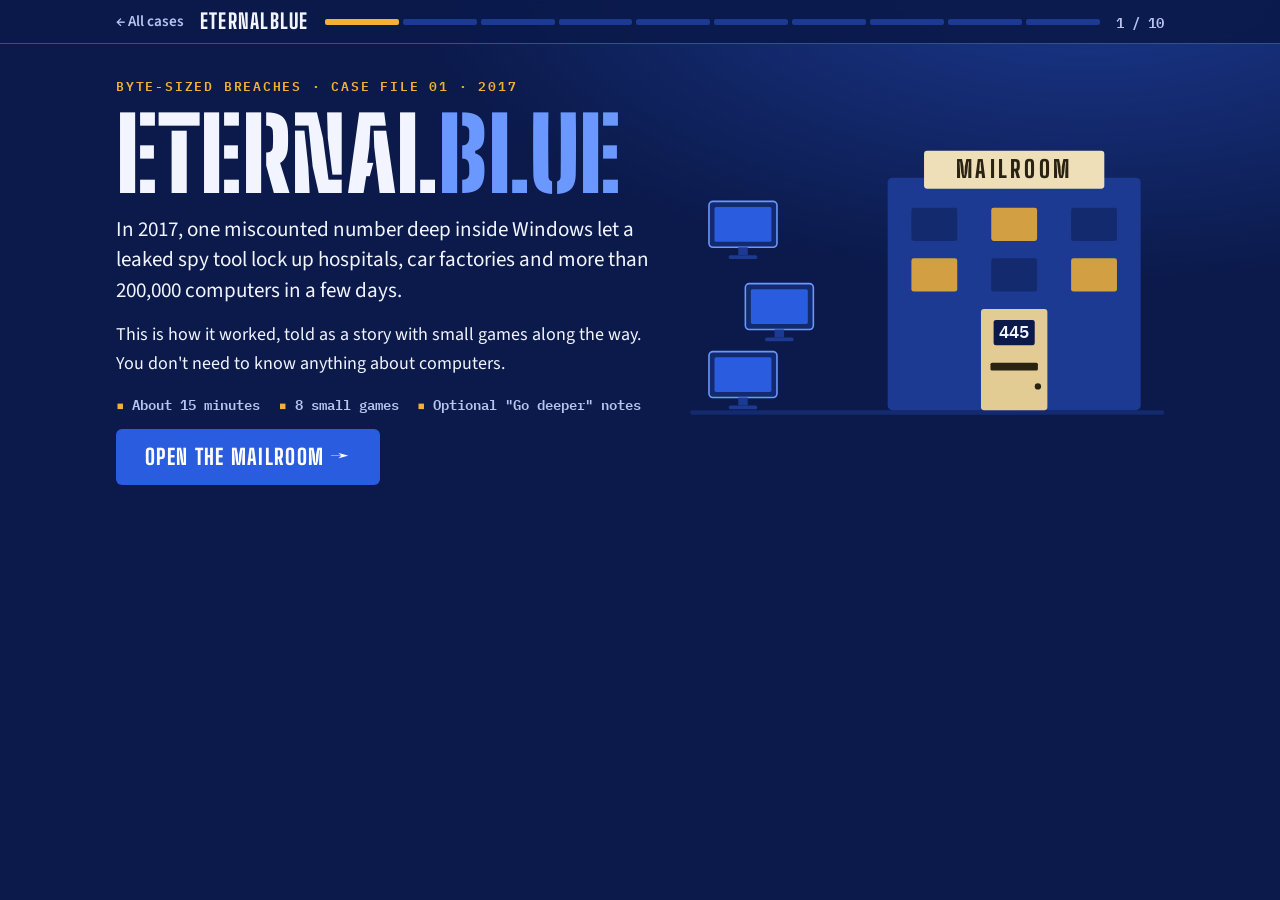
==== eternalblue.html @ 39f5377d "Add Byte-Sized Breaches hub and EternalBlue case Static site that explains cyber incidents through s" ====
<!doctype html>
<html lang="en">
<head>
<meta charset="utf-8">
<meta name="viewport" content="width=device-width, initial-scale=1, viewport-fit=cover">
<title>EternalBlue</title>
<meta name="claude:viewport-fit-sides" content="cover">
<meta name="description" content="A playable explainer of the EternalBlue Windows vulnerability, WannaCry and NotPetya, for people with or without a tech background.">
<link rel="preconnect" href="https://fonts.googleapis.com">
<link rel="preconnect" href="https://fonts.gstatic.com" crossorigin>
<link rel="stylesheet" href="https://fonts.googleapis.com/css2?family=Big+Shoulders+Stencil+Display:wght@700;900&family=Big+Shoulders+Display:wght@600;800&family=Source+Sans+3:ital,wght@0,400;0,600;0,700;1,400&family=IBM+Plex+Mono:wght@400;600&display=swap">
<style>
/* Layout: one chapter on stage at a time. Narration sits on the night-blue mailroom wall; every game sits on a manila case board with a folder tab. */
:root{
  --night:#0b1a4b; --night-2:#132a6f; --night-3:#1c3a92; --rule:#2d4cab;
  --ink:#f2f5ff; --ink-dim:#b8c4f0;
  --manila:#eedfb9; --manila-2:#e2cc94; --manila-3:#cfb36f; --label:#fbf6e8;
  --paper-ink:#2a2312; --paper-dim:#6a5b37;
  --blue:#2a5ce0; --blue-hi:#6b98ff; --on-blue:#ffffff;
  --stamp:#cf3527; --stamp-ink:#a3271c; --stamp-hi:#ff7466;
  --patch:#1f9a5f; --patch-ink:#15703f; --amber:#f2b134;
  --bsod:#0a2a9e; --skin:#f0c49b; --shadow:rgba(2,8,30,.55);
  --font-stencil:"Big Shoulders Stencil Display","Arial Narrow",Impact,sans-serif;
  --font-head:"Big Shoulders Display","Arial Narrow",Impact,sans-serif;
  --font-body:"Source Sans 3","Segoe UI",system-ui,sans-serif;
  --font-mono:"IBM Plex Mono",ui-monospace,Menlo,Consolas,monospace;
  color-scheme:dark;
  padding-top:env(safe-area-inset-top,0px);
  padding-bottom:env(safe-area-inset-bottom,0px);
}
*{box-sizing:border-box}
html{background:var(--night)}
body{margin:0;color:var(--ink);font:400 1.125rem/1.6 var(--font-body);
  background:radial-gradient(1100px 520px at 85% -8%,var(--night-3) 0%,transparent 62%),var(--night);
  -webkit-text-size-adjust:100%}
[hidden]{display:none!important}
img,svg{max-width:100%}
a{color:var(--blue-hi)}
b,strong{font-weight:700}
q{quotes:"\201C" "\201D"}
.mono{font-family:var(--font-mono)}

/* ---------- top bar ---------- */
body::before{content:"";position:fixed;inset:0 0 auto;height:env(safe-area-inset-top,0px);z-index:10;background:var(--night)}
.topbar{position:sticky;top:env(safe-area-inset-top,0px);z-index:5;background:color-mix(in srgb,var(--night) 94%,transparent);backdrop-filter:blur(6px);border-bottom:1px solid var(--rule)}
.topbar-in{max-width:1080px;margin:0 auto;padding-block:8px;padding-left:max(16px,env(safe-area-inset-left,0px));padding-right:max(16px,env(safe-area-inset-right,0px));display:flex;align-items:center;gap:6px 16px;flex-wrap:wrap}
.home{color:var(--ink-dim);text-decoration:none;font:600 .95rem/1 var(--font-body);padding:6px 0}
.home:hover{color:var(--ink)}
.case{font:800 1.3rem/1 var(--font-head);letter-spacing:.06em;text-transform:uppercase}
.progress{flex:1;min-width:0}
.progress ol{list-style:none;display:flex;gap:4px;margin:0;padding:0}
.progress li{flex:1;min-width:0}
.pip{appearance:none;display:block;width:100%;height:26px;border:0;background:transparent;cursor:pointer;padding:0;position:relative}
.pip::after{content:"";position:absolute;left:0;right:0;top:10px;height:6px;border-radius:2px;background:var(--night-3);transition:background .25s}
.pip.done::after{background:var(--blue-hi)}
.pip.on::after{background:var(--amber)}
.pip:hover::after{background:var(--ink-dim)}
.pip:focus-visible{outline:2px solid var(--amber);outline-offset:1px;border-radius:3px}
.count{font:600 .85rem/1 var(--font-mono);color:var(--ink-dim);font-variant-numeric:tabular-nums;white-space:nowrap}
@media (max-width:640px){.progress{order:3;flex-basis:100%}.case{margin-right:auto}}

/* ---------- chapters ---------- */
main{max-width:1080px;margin:0 auto;padding-left:max(16px,env(safe-area-inset-left,0px));padding-right:max(16px,env(safe-area-inset-right,0px))}
.chapter{padding-block:34px 56px;display:flex;flex-direction:column;gap:22px}
.chapter>*{margin:0}
.eyebrow{font:600 .8rem/1.3 var(--font-mono);letter-spacing:.14em;text-transform:uppercase;color:var(--amber)}
h1,h2,h3{text-wrap:balance}
h2{font:800 clamp(2.1rem,5.4vw,3.5rem)/.98 var(--font-head);text-transform:uppercase;letter-spacing:.015em}
h1:focus,h2:focus{outline:none}
.narr{max-width:66ch;display:flex;flex-direction:column;gap:.85em}
.narr p{margin:0}
.narr b{color:var(--ink)}

/* ---------- hero ---------- */
.hero-grid{display:grid;grid-template-columns:minmax(0,1.15fr) minmax(0,1fr);gap:28px;align-items:center}
@media (max-width:820px){.hero-grid{grid-template-columns:minmax(0,1fr)}}
.hero-copy{display:flex;flex-direction:column;gap:16px}
.hero-copy>*{margin:0}
.stencil{font:900 clamp(3.1rem,10.5vw,6.3rem)/.86 var(--font-stencil);text-transform:uppercase;letter-spacing:.005em}
.stencil span{color:var(--blue-hi)}
.lede{font-size:1.32rem;line-height:1.45}
.meta{list-style:none;padding:0;display:flex;flex-wrap:wrap;gap:6px 18px;font:600 .88rem/1.3 var(--font-mono);color:var(--ink-dim)}
.meta li::before{content:"\25AA\00a0";color:var(--amber)}
.hero-art{margin:0}
.hero-svg{display:block;width:100%;height:auto}
.hero-sign{font:800 30px var(--font-head);letter-spacing:.14em;fill:var(--paper-ink)}
.hero-plate{font:600 21px var(--font-mono);fill:var(--ink)}
.win{fill:var(--night-2)}
.win.lit{fill:var(--amber);opacity:.85}
.mon{fill:var(--night-2);stroke:var(--blue-hi);stroke-width:2}
.env-b{fill:var(--label);stroke:var(--paper-ink);stroke-width:1.5}
.env-f{fill:none;stroke:var(--paper-ink);stroke-width:1.5}
.env-bad .env-b{fill:var(--stamp)}
.env-bad .env-f{stroke:var(--label)}
.fly{opacity:0}
.f1{animation:f1 4.5s ease-in-out infinite}
.f2{animation:f2 4.5s ease-in-out 1.5s infinite}
.f3{animation:f3 4.5s ease-in-out 3s infinite}
@keyframes f1{0%{transform:translate(64px,122px);opacity:0}8%{opacity:1}50%{transform:translate(236px,150px)}88%{transform:translate(388px,298px);opacity:1}100%{transform:translate(394px,306px) scale(.5);opacity:0}}
@keyframes f2{0%{transform:translate(110px,226px);opacity:0}8%{opacity:1}50%{transform:translate(256px,236px)}88%{transform:translate(388px,298px);opacity:1}100%{transform:translate(394px,306px) scale(.5);opacity:0}}
@keyframes f3{0%{transform:translate(64px,312px) scale(1.25);opacity:0}8%{opacity:1}50%{transform:translate(226px,318px) scale(1.25)}88%{transform:translate(384px,294px) scale(1.25);opacity:1}100%{transform:translate(394px,306px) scale(.6);opacity:0}}

/* ---------- shared SVG paint ---------- */
.s-ink{fill:var(--paper-ink)} .s-paper{fill:var(--manila)} .s-paper2{fill:var(--manila-2)} .s-paper3{fill:var(--manila-3)}
.s-label{fill:var(--label)} .s-night{fill:var(--night)} .s-night2{fill:var(--night-2)} .s-night3{fill:var(--night-3)}
.s-blue{fill:var(--blue)} .s-red{fill:var(--stamp)} .s-amber{fill:var(--amber)} .s-skin{fill:var(--skin)} .s-white{fill:var(--ink)}
.k-ink{stroke:var(--paper-ink)} .k-amber{stroke:var(--amber)} .k-dim{stroke:var(--paper-dim)}
.no-fill{fill:none}

/* ---------- boards (game surfaces) ---------- */
.board{position:relative;background-color:var(--manila);color:var(--paper-ink);border-radius:2px 12px 12px 12px;padding:22px clamp(14px,3vw,28px) 24px;margin-top:30px!important;
  background-image:repeating-linear-gradient(0deg,transparent 0 27px,color-mix(in srgb,var(--manila-3) 22%,transparent) 27px 28px);
  box-shadow:0 2px 0 var(--manila-3),0 22px 40px -22px var(--shadow);display:flex;flex-direction:column;gap:16px}
.board>*{margin:0}
.board a{color:var(--blue)}
.tab{position:absolute;left:0;top:-30px;height:31px;padding:9px 16px 0;background:var(--manila);border-radius:10px 10px 0 0;font:600 .76rem/1 var(--font-mono);letter-spacing:.12em;text-transform:uppercase;color:var(--paper-dim);white-space:nowrap;max-width:100%;overflow:hidden;text-overflow:ellipsis}
.board-svg{display:block;width:100%;max-width:720px;height:auto;margin-inline:auto}
.svg-t{font:600 17px var(--font-body);fill:var(--paper-ink)}
.svg-m{font:600 16px var(--font-mono);fill:var(--paper-ink)}
.status{min-height:1.6em;font-weight:700}
.status.bad{color:var(--stamp-ink)}
.status.good{color:var(--patch-ink)}
.hint{font-size:.98rem;color:var(--paper-dim)}
.hint b{color:var(--paper-ink)}

/* ---------- buttons ---------- */
.btn{appearance:none;border:0;border-radius:6px;background:var(--blue);color:var(--on-blue);font:800 1.15rem/1 var(--font-head);letter-spacing:.06em;text-transform:uppercase;padding:.72em 1.1em;cursor:pointer;transition:transform .12s,background-color .2s,box-shadow .2s;text-decoration:none;display:inline-flex;align-items:center;gap:.4em}
.btn:hover{background:var(--blue-hi)}
.btn:active{transform:translateY(1px)}
.btn:focus-visible,.desk:focus-visible,.tile:focus-visible,.domain:focus-visible,.toggle:focus-within{outline:3px solid var(--amber);outline-offset:2px}
.btn:disabled{opacity:.45;cursor:not-allowed;transform:none}
.btn.red{background:var(--stamp)}
.btn.red:hover{background:var(--stamp-ink)}
.btn.ghost{background:transparent;color:inherit;box-shadow:inset 0 0 0 2px currentColor}
.btn.ghost:hover{background:color-mix(in srgb,currentColor 12%,transparent)}
.btn.big{font-size:1.35rem;padding:.8em 1.35em}
.controls{display:flex;flex-wrap:wrap;gap:10px;align-items:center}

/* ---------- go deeper ---------- */
details.deeper{background:var(--night-2);border:1px dashed var(--rule);border-radius:10px;max-width:82ch}
details.deeper summary{cursor:pointer;padding:14px 18px;font:600 .82rem/1.3 var(--font-mono);letter-spacing:.12em;text-transform:uppercase;color:var(--amber);list-style:none;display:flex;gap:10px;align-items:center}
details.deeper summary::-webkit-details-marker{display:none}
details.deeper summary::before{content:"+";font-size:1.25rem;width:1ch;line-height:1}
details.deeper[open] summary::before{content:"\2212"}
details.deeper summary:focus-visible{outline:3px solid var(--amber);outline-offset:2px;border-radius:10px}
.deeper-body{padding:0 18px 18px 46px;display:flex;flex-direction:column;gap:.75em;font-size:1.02rem;color:var(--ink-dim)}
.deeper-body p{margin:0}
.deeper-body b{color:var(--ink)}
.deeper-body code{font-family:var(--font-mono);font-size:.9em;color:var(--ink);background:var(--night-3);padding:.05em .35em;border-radius:4px;overflow-wrap:anywhere}

/* ---------- chapter nav ---------- */
.chap-nav{display:flex;justify-content:space-between;gap:12px;flex-wrap:wrap;padding-top:20px;border-top:1px solid var(--rule)}
.chap-nav .btn.ghost{color:var(--ink-dim)}
.chap-nav .spacer{flex:1}

/* ---------- ch1 mailroom ---------- */
.log{list-style:none;margin:0;padding:0;display:flex;flex-direction:column;gap:4px;font-size:1rem;min-height:1.6em}
.log li{padding-left:22px;position:relative}
.log li::before{content:"\2709";position:absolute;left:0;color:var(--paper-dim)}
.log li:first-child{font-weight:700}
.log li.empty::before{content:none}
.log li.empty{padding-left:0;color:var(--paper-dim);font-weight:400}
.facts{display:grid;grid-template-columns:repeat(auto-fit,minmax(min(100%,280px),1fr));gap:14px}
.fact{background:var(--night-2);border-radius:10px;padding:16px 18px;border:1px solid var(--rule);display:flex;flex-direction:column;gap:6px}
.fact h3{margin:0;font:800 1.45rem/1.05 var(--font-head);text-transform:uppercase;letter-spacing:.03em;color:var(--amber)}
.fact p{margin:0;color:var(--ink-dim)}
.fact .locked{font-style:italic}
.fact.lit{border-color:var(--amber);animation:pop .5s ease}
@keyframes pop{0%{transform:scale(1)}40%{transform:scale(1.03)}100%{transform:scale(1)}}
.env-label{font:700 13px var(--font-mono);fill:var(--paper-ink)}
#mr-env.stranger .env-b{fill:var(--paper-ink)}
#mr-env.stranger .env-f{stroke:var(--label)}
#mr-env.stranger .env-label{fill:var(--label)}
#mr-env.reply .env-b{fill:var(--blue)}
#mr-env.reply .env-f{stroke:var(--label)}
#mr-env.reply .env-label{fill:var(--on-blue)}
.bubble-b{fill:var(--label);stroke:var(--paper-ink);stroke-width:2}
.bubble-t{font:700 17px var(--font-body);fill:var(--paper-ink)}
#mr-bubble{transition:opacity .25s}

/* ---------- ch2 stamp ---------- */
.stamp-grid{display:grid;grid-template-columns:minmax(0,1fr) minmax(0,1fr);gap:22px 28px;align-items:start}
@media (max-width:760px){.stamp-grid{grid-template-columns:minmax(0,1fr)}}
.label-card{position:relative;background:var(--label);border:2px solid var(--paper-ink);border-radius:6px;padding:14px 16px 12px;box-shadow:4px 4px 0 var(--manila-3)}
.label-head{font:600 .78rem/1.2 var(--font-mono);letter-spacing:.14em;text-transform:uppercase;display:flex;justify-content:space-between;gap:8px;flex-wrap:wrap}
.digits{position:relative;display:grid;grid-template-columns:repeat(5,minmax(0,1fr));gap:6px;margin:74px 0 6px}
.digit{aspect-ratio:3/4;border:2px solid var(--paper-ink);border-radius:4px;display:grid;place-items:center;font:600 clamp(1.7rem,5.6vw,2.7rem)/1 var(--font-mono);background:var(--label);transition:color .2s,box-shadow .2s}
.digit.inked{color:var(--stamp);transform:rotate(-3deg)}
.digit.untouched{box-shadow:0 0 0 3px var(--amber)}
.stamp{position:absolute;left:calc((100% - 24px) / 5 + 6px);right:0;top:-70px;height:54px;pointer-events:none;transform:translateY(0);z-index:2}
.stamp .knob{position:absolute;left:50%;top:0;width:34px;height:24px;margin-left:-17px;background:var(--paper-ink);border-radius:14px 14px 4px 4px}
.stamp .pad{position:absolute;left:0;right:0;bottom:0;height:28px;background:var(--stamp);border-radius:4px;display:grid;place-items:center;font:600 .7rem/1 var(--font-mono);letter-spacing:.14em;color:var(--on-blue);text-transform:uppercase}
.stamp.thunk{animation:thunk .75s ease-in-out}
@keyframes thunk{0%{transform:translateY(0)}45%{transform:translateY(62px)}60%{transform:translateY(62px)}100%{transform:translateY(0)}}
.label-foot{margin:0;display:flex;justify-content:space-between;gap:8px;font:600 .74rem/1.3 var(--font-mono);color:var(--paper-dim);text-transform:uppercase;letter-spacing:.08em}
.blind{color:var(--stamp-ink)}
.sliders{display:flex;flex-direction:column;gap:10px}
.sliders label,.field-l{font-weight:700;display:flex;justify-content:space-between;align-items:baseline;gap:4px 10px;flex-wrap:wrap;line-height:1.3}
.sliders output,.field-l output{font:600 1rem var(--font-mono);font-variant-numeric:tabular-nums;color:var(--paper-ink)}
input[type=range]{width:100%;accent-color:var(--blue);margin:0;height:28px}
.steps{margin:0;padding-left:1.5em;display:flex;flex-direction:column;gap:6px}
.steps li{transition:opacity .35s;padding-left:4px}
.steps li.dim{opacity:.3}
.steps li.bad{color:var(--stamp-ink)}
.steps b{font-family:var(--font-mono);font-weight:600}
.tray-viz{display:flex;flex-direction:column;gap:8px}
.track{position:relative;height:50px;background:color-mix(in srgb,var(--manila-3) 38%,transparent);border-radius:6px;overflow:hidden}
.copied{position:absolute;left:0;top:13px;bottom:13px;width:0;border-radius:3px;background:var(--blue)}
.copied.anim{transition:width 1.3s ease-out}
.tray-box{position:absolute;left:0;top:5px;bottom:5px;width:0;border:3px dashed var(--paper-ink);border-radius:5px;transition:width .5s}
.viz-legend{display:flex;flex-wrap:wrap;gap:4px 18px;font:600 .9rem/1.3 var(--font-mono);font-variant-numeric:tabular-nums}
.viz-legend .sp{color:var(--stamp-ink)}
.goals{list-style:none;padding:0;margin:0;display:flex;flex-wrap:wrap;gap:8px}
.goals li{font:700 .95rem/1.2 var(--font-body);padding:7px 14px 7px 34px;border-radius:999px;border:2px dashed var(--paper-dim);position:relative;color:var(--paper-dim)}
.goals li::before{content:"";position:absolute;left:11px;top:50%;width:13px;height:13px;margin-top:-7.5px;border:2px solid currentColor;border-radius:3px}
.goals li.done{border-style:solid;border-color:var(--patch-ink);color:var(--patch-ink)}
.goals li.done::before{background:var(--patch-ink)}

/* ---------- ch3 spill ---------- */
.mem-head{display:flex;justify-content:space-between;align-items:center;gap:10px;font:600 .78rem/1 var(--font-mono);letter-spacing:.12em;text-transform:uppercase;color:var(--paper-dim)}
.mem-head .arrow{flex:1;height:2px;background:var(--paper-dim);position:relative}
.mem-head .arrow::after{content:"";position:absolute;right:-1px;top:-5px;border:6px solid transparent;border-left:9px solid var(--paper-dim);border-right:0}
.desks{display:grid;grid-template-columns:repeat(8,minmax(0,1fr));gap:6px}
.desk{appearance:none;position:relative;border-radius:8px;border:2px solid var(--paper-ink);background:var(--manila-2);color:var(--paper-ink);padding:10px 3px 8px;display:flex;flex-direction:column;align-items:center;justify-content:space-between;gap:4px;cursor:pointer;min-height:112px;font:inherit;overflow:hidden;transition:background-color .25s,border-color .25s,color .25s}
.desk svg{width:34px;height:34px;flex:none}
.desk-n{font:600 .74rem/1 var(--font-mono)}
.desk-l{font:700 .8rem/1.1 var(--font-body);text-align:center}
.desk.empty{background:transparent;border-style:dashed;border-color:var(--paper-dim);color:var(--paper-dim)}
.desk.busy{background:repeating-linear-gradient(45deg,var(--manila-3) 0 6px,var(--manila-2) 6px 12px)}
.desk.yours{background:var(--blue);border-color:var(--blue);color:var(--on-blue)}
.desk.tray{background:var(--label)}
.desk.hijacked{background:var(--stamp);border-color:var(--stamp);color:var(--on-blue)}
.desk.smashed{background:var(--paper-ink);color:var(--label)}
.desk.flash::after{content:"";position:absolute;inset:0;background:linear-gradient(90deg,var(--stamp) 0%,transparent 100%);opacity:.0;animation:spillflash .9s ease-out}
@keyframes spillflash{0%{opacity:0;transform:translateX(-100%)}40%{opacity:.75}100%{opacity:0;transform:translateX(0)}}
@media (max-width:560px){.desk-l{display:none}.desk{min-height:78px;padding:8px 2px 6px}.desk svg{width:26px;height:26px}}
.legend{display:flex;flex-wrap:wrap;gap:6px 16px;font-size:.92rem}
.legend span{display:inline-flex;align-items:center;gap:6px}
.sw{display:inline-block;width:16px;height:16px;border-radius:4px;border:2px solid var(--paper-ink);flex:none}
.sw.busy{background:repeating-linear-gradient(45deg,var(--manila-3) 0 3px,var(--manila-2) 3px 6px)}
.sw.empty{border-style:dashed;border-color:var(--paper-dim)}
.sw.yours{background:var(--blue);border-color:var(--blue)}
.sw.tray{background:var(--label)}
.bsod{position:absolute;inset:0;z-index:4;background:var(--bsod);color:var(--ink);border-radius:inherit;padding:clamp(16px,4vw,40px);display:flex;flex-direction:column;gap:18px;justify-content:center;align-items:flex-start;font:500 clamp(.8rem,2.1vw,1rem)/1.55 var(--font-mono);overflow:auto}
.bsod pre{margin:0;white-space:pre-wrap;font:inherit}
.bsod .btn{background:var(--ink);color:var(--bsod)}
.unlock{background:var(--night-2);border:2px solid var(--amber);border-radius:12px;padding:20px clamp(16px,3vw,26px);display:flex;flex-direction:column;gap:12px;max-width:82ch}
.unlock>*{margin:0}
.unlock h3{font:800 clamp(1.6rem,4vw,2.1rem)/1 var(--font-head);text-transform:uppercase;color:var(--amber)}
.unlock p{color:var(--ink-dim)}
.unlock b{color:var(--ink)}
.knock{display:flex;flex-wrap:wrap;gap:10px;align-items:center}
.knock .btn.ghost{color:var(--ink)}
.door-reply{flex-basis:100%;font:600 1rem/1.45 var(--font-mono);padding:12px 14px;background:var(--night);border-radius:8px;margin:0;color:var(--ink-dim)}
.door-reply.evil{color:var(--stamp-hi)}

/* ---------- ch4 leak ---------- */
.leak-files{display:flex;flex-wrap:wrap;gap:6px;align-items:center}
.leak-files .lf-h{font:600 .76rem/1.2 var(--font-mono);letter-spacing:.1em;text-transform:uppercase;color:var(--paper-dim);margin-right:4px}
.leak-files .f{font:600 .76rem/1 var(--font-mono);letter-spacing:.05em;padding:5px 8px;border:1.5px solid var(--paper-ink);border-radius:3px;background:var(--label)}
.leak-files .f.hot{background:var(--blue);color:var(--on-blue);border-color:var(--blue)}
.tl{position:relative;height:150px;margin:0 6px}
.tl-axis{position:absolute;left:0;right:0;top:66px;height:4px;background:var(--paper-ink);border-radius:2px}
.tl-tick{position:absolute;top:74px;font:600 .72rem/1 var(--font-mono);color:var(--paper-dim);transform:translateX(-1px);border-left:2px solid var(--paper-dim);padding:2px 0 0 4px;height:14px;letter-spacing:.06em;text-transform:uppercase}
.pin{position:absolute;top:0;bottom:0;width:0}
.pin .dot{position:absolute;left:-8px;top:60px;width:16px;height:16px;border-radius:50%;border:3px solid var(--paper-ink);background:var(--label)}
.pin .lab{position:absolute;transform:translateX(-50%);font:700 .8rem/1.2 var(--font-body);text-align:center;white-space:nowrap}
.pin .lab small{display:block;font:600 .7rem/1.2 var(--font-mono);color:var(--paper-dim);letter-spacing:.04em}
.pin.up .lab{bottom:96px}
.pin.down .lab{top:96px}
.pin.al-left .lab{transform:translateX(-14px);text-align:left}
.pin.patch .dot{background:var(--patch);border-color:var(--patch-ink)}
.pin.leak .dot{background:var(--amber)}
.pin.real .dot{background:var(--stamp);border-color:var(--stamp-ink);width:20px;height:20px;left:-10px;top:58px}
.pin.real .lab{color:var(--stamp-ink)}
.pin.guess .dot{background:var(--blue);border-color:var(--blue);top:62px;width:12px;height:12px;left:-6px}
.pin.guess .chip{position:absolute;bottom:96px;left:0;transform:translateX(-50%);background:var(--blue);color:var(--on-blue);font:700 .74rem/1 var(--font-mono);padding:5px 7px;border-radius:4px;letter-spacing:.06em;white-space:nowrap}
.pin.guess .stem{position:absolute;left:-1px;width:2px;top:44px;height:18px;background:var(--blue)}
.pin.real.show{animation:pop .5s ease}
.gap-row{display:grid;grid-template-columns:minmax(0,1fr) auto;gap:12px 18px;align-items:end}
@media (max-width:600px){.gap-row{grid-template-columns:minmax(0,1fr)}}
.gap-row .field{display:flex;flex-direction:column;gap:6px}

/* ---------- ch5/6 outbreak town ---------- */
.sim-top{display:grid;grid-template-columns:minmax(0,1.25fr) minmax(0,1fr);gap:14px 26px;align-items:end}
@media (max-width:760px){.sim-top{grid-template-columns:minmax(0,1fr)}}
.sim-top .field{display:flex;flex-direction:column;gap:6px}
.switch{display:flex;gap:10px;align-items:flex-start;font-weight:700;cursor:pointer;line-height:1.35}
.switch input{width:22px;height:22px;accent-color:var(--blue);flex:none;margin:1px 0 0}
.town{display:block;width:100%;height:auto;background:var(--label);border-radius:10px;border:2px solid var(--paper-ink)}
.b-zone{fill:var(--manila);stroke:var(--paper-ink);stroke-width:2}
.b-name{font:700 16px var(--font-body);fill:var(--paper-ink)}
.town.narrow .b-name{font-size:15px}
.b-door{fill:var(--paper-ink)}
.town.fw .b-zone{stroke:var(--stamp-ink);stroke-width:4}
.town.fw .b-door{fill:var(--stamp)}
.pc .scr{fill:var(--label);stroke:var(--paper-ink);stroke-width:2;transition:fill .25s}
.pc .stand{fill:var(--paper-ink)}
.pc .ico{display:none}
.pc .i-check{fill:none;stroke:var(--on-blue);stroke-width:2.6;stroke-linecap:round;stroke-linejoin:round}
.pc .i-lock-b{fill:var(--on-blue)}
.pc .i-lock-s{fill:none;stroke:var(--on-blue);stroke-width:2}
.pc .i-z{font:700 12px var(--font-mono);fill:var(--on-blue)}
.pc.patched .scr{fill:var(--patch)}
.pc.patched .i-check{display:inline}
.pc.infected .scr{fill:var(--stamp)}
.pc.infected .i-lock{display:inline}
.pc.incoming .scr{fill:var(--amber)}
.pc.asleep .scr{fill:var(--paper-dim)}
.pc.asleep .i-z{display:inline}
.atk{stroke:var(--stamp);stroke-width:2;stroke-linecap:round;animation:fade .75s forwards}
.atk.fwb{stroke-dasharray:3 5}
.ring{fill:none;stroke-width:3;transform-box:fill-box;transform-origin:center;animation:ring .65s forwards}
.ring.ok{stroke:var(--patch)}
.ring.no{stroke:var(--stamp)}
.ring.zero{stroke:var(--stamp);stroke-width:4;animation-duration:1.2s}
@keyframes fade{0%{opacity:.95}100%{opacity:0}}
@keyframes ring{0%{transform:scale(.25);opacity:1}100%{transform:scale(1);opacity:0}}
.stats{display:flex;flex-wrap:wrap;gap:6px 20px;font:600 .95rem/1.3 var(--font-mono);font-variant-numeric:tabular-nums}
.stats span{display:inline-flex;align-items:center;gap:6px}
.k{display:inline-block;width:14px;height:14px;border-radius:3px;border:2px solid var(--paper-ink);flex:none}
.k.red{background:var(--stamp)} .k.green{background:var(--patch)} .k.plain{background:var(--label)} .k.grey{background:var(--paper-dim)} .k.door{background:var(--stamp);border-radius:2px;height:8px}
.challenge{display:flex;gap:10px;align-items:flex-start;padding:10px 14px;border:2px dashed var(--paper-dim);border-radius:8px;font-weight:600}
.challenge.done{border-style:solid;border-color:var(--patch-ink);color:var(--patch-ink)}
.challenge .tick{flex:none;width:18px;height:18px;margin-top:2px;border:2px solid currentColor;border-radius:4px}
.challenge.done .tick{background:var(--patch-ink)}
.model-note{font-size:.92rem;color:var(--paper-dim)}
.realworld{display:grid;grid-template-columns:repeat(auto-fit,minmax(min(100%,150px),1fr));gap:12px}
.rw{background:var(--night-2);border-radius:10px;padding:14px 16px;border:1px solid var(--rule);display:flex;flex-direction:column;gap:4px}
.rw b{font:800 2.3rem/1 var(--font-head);color:var(--stamp-hi);letter-spacing:.01em}
.rw span{color:var(--ink-dim);font-size:.98rem;line-height:1.35}
.rw-cap{font-size:1rem;color:var(--ink-dim);max-width:70ch}

/* ---------- ch6 kill switch ---------- */
.recipe{background:var(--label);border:2px solid var(--paper-ink);border-radius:6px;padding:16px 18px;font-family:var(--font-mono);box-shadow:4px 4px 0 var(--manila-3)}
.recipe-head{font:700 .78rem/1.2 var(--font-mono);letter-spacing:.14em;text-transform:uppercase;border-bottom:2px dashed var(--paper-dim);padding-bottom:8px;margin-bottom:12px;display:flex;justify-content:space-between;gap:8px;flex-wrap:wrap}
.recipe ol{margin:0;padding-left:1.5em;display:flex;flex-direction:column;gap:12px;font-size:.98rem;line-height:1.5}
.domain{appearance:none;font:600 .95rem/1.45 var(--font-mono);overflow-wrap:anywhere;word-break:break-all;background:var(--amber);color:var(--paper-ink);border:0;border-radius:4px;padding:1px 6px;cursor:pointer;text-align:left;animation:beckon 1.8s ease-in-out infinite}
.domain.reg{background:var(--patch);color:var(--on-blue);animation:none}
@keyframes beckon{0%,100%{box-shadow:0 0 0 0 color-mix(in srgb,var(--amber) 70%,transparent)}50%{box-shadow:0 0 0 6px color-mix(in srgb,var(--amber) 0%,transparent)}}
.addr-state{font:600 .9rem/1.3 var(--font-mono);display:inline-flex;gap:8px;align-items:center}
.addr-state .led{width:12px;height:12px;border-radius:50%;background:var(--stamp);border:2px solid var(--paper-ink)}
.addr-state.on .led{background:var(--patch)}
.registrar{display:flex;flex-wrap:wrap;gap:12px 18px;align-items:center;justify-content:space-between;background:var(--night-2);color:var(--ink);border-radius:8px;padding:14px 16px}
.registrar p{margin:0;min-width:0}
.registrar .dn{font:600 .9rem var(--font-mono);overflow-wrap:anywhere}
.registrar .avail{font:700 .78rem var(--font-mono);letter-spacing:.1em;text-transform:uppercase;color:var(--night);background:var(--amber);padding:3px 7px;border-radius:3px;margin-left:6px}
.registrar .price{font:800 1.8rem/1 var(--font-head)}

/* ---------- ch7 notpetya ---------- */
.np-grid{position:relative;display:grid;grid-template-columns:repeat(4,minmax(0,1fr));gap:8px}
@media (max-width:600px){.np-grid{grid-template-columns:repeat(3,minmax(0,1fr))}}
.tile{appearance:none;border:2px solid var(--paper-ink);border-radius:8px;background:var(--label);color:var(--paper-ink);padding:10px 9px;min-height:86px;display:flex;flex-direction:column;justify-content:space-between;align-items:flex-start;text-align:left;font:inherit;cursor:pointer;gap:6px;transition:background-color .3s,color .3s,border-color .3s;min-width:0}
.tile .city{font:700 .98rem/1.15 var(--font-body);overflow-wrap:anywhere}
.tile .st{font:600 .68rem/1.2 var(--font-mono);letter-spacing:.08em;text-transform:uppercase}
.tile.wiped{background:var(--paper-ink);color:var(--manila);border-color:var(--paper-ink)}
.tile.wiped .st{color:var(--stamp-hi)}
.tile.offline{background:var(--manila-3);border-style:dashed}
.tile.found{background:var(--patch);color:var(--on-blue);border-color:var(--patch-ink)}
.tile.rebuilt{background:var(--label);color:var(--paper-ink);border-color:var(--patch-ink)}
.tile.rebuilt .st{color:var(--patch-ink)}
.tile.shake{animation:shake .35s}
@keyframes shake{0%,100%{transform:translateX(0)}25%{transform:translateX(-4px)}75%{transform:translateX(4px)}}
.plane{position:absolute;left:0;top:0;width:38px;height:38px;pointer-events:none;z-index:3;transition:transform 1.1s ease-in-out;filter:drop-shadow(0 2px 2px var(--shadow))}
.plane svg{width:100%;height:100%}
.np-note{font-size:.9rem;color:var(--paper-dim)}
.daycount{font:800 1.4rem/1 var(--font-head);letter-spacing:.04em}

/* ---------- ch8 chain ---------- */
.chain{display:grid;grid-template-columns:repeat(5,minmax(0,1fr));gap:0}
.link{position:relative;padding:8px 8px 4px;display:flex;flex-direction:column;align-items:center;gap:6px;text-align:center;min-width:0}
.link::after{content:"";position:absolute;top:28px;left:calc(50% + 34px);right:calc(-50% + 34px);height:5px;background:var(--paper-ink);border-radius:3px;z-index:0}
.link:last-child::after{content:none}
.link svg{width:72px;height:42px;position:relative;z-index:1;flex:none}
.lk{fill:none;stroke:var(--paper-ink);stroke-width:7;transition:stroke .3s}
.link-n{font:600 .7rem/1 var(--font-mono);letter-spacing:.1em;color:var(--paper-dim)}
.link-t{font:700 .95rem/1.25 var(--font-body)}
.link .by{font:700 .7rem/1.25 var(--font-mono);color:var(--stamp-ink);text-transform:uppercase;letter-spacing:.05em;min-height:1.25em}
.link.broken .lk{stroke:var(--stamp);stroke-dasharray:60 18;transform:rotate(-8deg);transform-origin:center;transform-box:fill-box}
.link.broken .link-t{text-decoration:line-through;text-decoration-thickness:2px;opacity:.55}
.link.broken::after{background:repeating-linear-gradient(90deg,var(--stamp) 0 6px,transparent 6px 12px)}
@media (max-width:760px){
  .chain{grid-template-columns:minmax(0,1fr);gap:4px}
  .link{display:grid;grid-template-columns:72px minmax(0,1fr);grid-template-rows:auto auto auto;column-gap:12px;text-align:left;align-items:center;padding:4px 0}
  .link svg{grid-row:1 / span 3}
  .link::after{top:auto;bottom:-14px;left:33px;right:auto;width:5px;height:22px}
}
.defences{border:0;padding:0;margin:0;display:grid;grid-template-columns:repeat(auto-fit,minmax(min(100%,290px),1fr));gap:8px}
.defences legend{font:600 .78rem/1.2 var(--font-mono);letter-spacing:.12em;text-transform:uppercase;color:var(--paper-dim);margin-bottom:8px;padding:0}
.toggle{display:flex;gap:10px;align-items:flex-start;padding:10px 12px;border:2px solid var(--paper-ink);border-radius:8px;cursor:pointer;background:var(--label);font-weight:700;line-height:1.3;transition:background-color .2s,color .2s}
.toggle input{width:20px;height:20px;accent-color:var(--patch-ink);flex:none;margin:0}
.toggle small{display:block;font-weight:400;font-size:.88rem;margin-top:2px;opacity:.85}
.toggle:has(input:checked){background:var(--paper-ink);color:var(--manila)}
.verdict{background:var(--label);border:2px solid var(--paper-ink);border-radius:8px;padding:14px 16px;font-size:1.05rem;line-height:1.5}
.verdict b{display:block;font:800 1.35rem/1.1 var(--font-head);text-transform:uppercase;letter-spacing:.03em;margin-bottom:4px}
.verdict.safe b{color:var(--patch-ink)} .verdict.mid b{color:var(--paper-ink)} .verdict.bad b{color:var(--stamp-ink)}
.tips{display:grid;grid-template-columns:repeat(auto-fit,minmax(min(100%,320px),1fr));gap:14px}
.tipcard{background:var(--night-2);border:1px solid var(--rule);border-radius:10px;padding:16px 18px}
.tipcard h3{margin:0 0 8px;font:800 1.4rem/1.05 var(--font-head);text-transform:uppercase;letter-spacing:.03em;color:var(--amber)}
.tipcard ul{margin:0;padding-left:1.2em;display:flex;flex-direction:column;gap:6px;color:var(--ink-dim)}

/* ---------- ch9 timeline ---------- */
.timeline{list-style:none;margin:0 0 0 8px;padding:0;max-width:78ch;border-left:3px solid var(--rule)}
.timeline li{position:relative;padding:0 0 22px 26px}
.timeline li:last-child{padding-bottom:4px}
.timeline li::before{content:"";position:absolute;left:-10px;top:5px;width:17px;height:17px;border-radius:50%;background:var(--night);border:3px solid var(--blue-hi);box-sizing:border-box}
.timeline li.hot::before{border-color:var(--stamp-hi);background:var(--stamp-hi)}
.timeline time{display:block;font:600 .82rem/1.3 var(--font-mono);letter-spacing:.08em;color:var(--amber);text-transform:uppercase}
.timeline p{margin:3px 0 0;color:var(--ink-dim)}
.timeline p b{color:var(--ink)}
.ref{font:600 .74rem/1 var(--font-mono);text-decoration:none;color:var(--blue-hi);margin-left:3px;white-space:nowrap}
.sources{margin:0;padding-left:1.6em;max-width:82ch;display:flex;flex-direction:column;gap:6px;color:var(--ink-dim);font-size:1rem}
.sources a{overflow-wrap:anywhere}
.sources .pub{color:var(--ink-dim)}
h3.sec{font:800 1.7rem/1 var(--font-head);text-transform:uppercase;letter-spacing:.03em;margin:8px 0 0}
.credits{font-size:.95rem;color:var(--ink-dim);max-width:70ch}

@media (prefers-reduced-motion: reduce){
  *,*::before,*::after{animation-duration:.01ms!important;animation-iteration-count:1!important;transition-duration:.01ms!important}
  .fly{opacity:1;animation:none!important}
  .f1{transform:translate(200px,140px)} .f2{transform:translate(250px,236px)} .f3{transform:translate(260px,312px) scale(1.25)}
}
</style>
</head>
<body>
<header class="topbar">
  <div class="topbar-in">
    <a class="home" href="index.html">&larr; All cases</a>
    <span class="case">EternalBlue</span>
    <nav class="progress" aria-label="Chapters"><ol id="progress"></ol></nav>
    <span class="count" id="count" aria-live="polite">1 / 10</span>
  </div>
</header>

<main id="main">

<!-- ================= START ================= -->
<section class="chapter hero" id="start" data-title="Start">
  <div class="hero-grid">
    <div class="hero-copy">
      <p class="eyebrow">Byte-Sized Breaches &middot; Case file 01 &middot; 2017</p>
      <h1 class="stencil" tabindex="-1">Eternal<span>Blue</span></h1>
      <p class="lede">In 2017, one miscounted number deep inside Windows let a leaked spy tool lock up hospitals, car factories and more than 200,000 computers in a few days.</p>
      <p>This is how it worked, told as a story with small games along the way. You don't need to know anything about computers.</p>
      <ul class="meta"><li>About 15 minutes</li><li>8 small games</li><li>Optional "Go deeper" notes</li></ul>
      <div class="controls"><button class="btn big" type="button" data-go="next">Open the mailroom &rarr;</button></div>
    </div>
    <figure class="hero-art">
      <svg class="hero-svg" viewBox="0 0 600 420" role="img" aria-label="Three computers sending envelopes into a mailroom door numbered 445. One envelope is red: the attack.">
        <rect class="s-night2" x="0" y="372" width="600" height="6" rx="3"/>
        <rect class="s-night3" x="250" y="78" width="320" height="294" rx="6"/>
        <rect class="s-paper" x="296" y="44" width="228" height="48" rx="4"/>
        <text class="hero-sign" x="410" y="79" text-anchor="middle">MAILROOM</text>
        <rect class="win" x="280" y="116" width="58" height="42" rx="3"/>
        <rect class="win lit" x="381" y="116" width="58" height="42" rx="3"/>
        <rect class="win" x="482" y="116" width="58" height="42" rx="3"/>
        <rect class="win lit" x="280" y="180" width="58" height="42" rx="3"/>
        <rect class="win" x="381" y="180" width="58" height="42" rx="3"/>
        <rect class="win lit" x="482" y="180" width="58" height="42" rx="3"/>
        <rect class="s-paper2" x="368" y="244" width="84" height="128" rx="4"/>
        <rect class="s-night" x="384" y="258" width="52" height="32" rx="3"/>
        <text class="hero-plate" x="410" y="281" text-anchor="middle">445</text>
        <rect class="s-ink" x="380" y="312" width="60" height="10" rx="2"/>
        <circle class="s-ink" cx="440" cy="342" r="4"/>
        <g transform="translate(24,108)"><rect class="mon" x="0" y="0" width="86" height="58" rx="5"/><rect class="s-blue" x="7" y="7" width="72" height="44" rx="2"/><rect class="s-night3" x="37" y="58" width="12" height="10"/><rect class="s-night3" x="25" y="68" width="36" height="5" rx="2"/></g>
        <g transform="translate(70,212)"><rect class="mon" x="0" y="0" width="86" height="58" rx="5"/><rect class="s-blue" x="7" y="7" width="72" height="44" rx="2"/><rect class="s-night3" x="37" y="58" width="12" height="10"/><rect class="s-night3" x="25" y="68" width="36" height="5" rx="2"/></g>
        <g transform="translate(24,298)"><rect class="mon" x="0" y="0" width="86" height="58" rx="5"/><rect class="s-blue" x="7" y="7" width="72" height="44" rx="2"/><rect class="s-night3" x="37" y="58" width="12" height="10"/><rect class="s-night3" x="25" y="68" width="36" height="5" rx="2"/></g>
        <g class="fly f1"><rect class="env-b" x="0" y="0" width="40" height="26" rx="3"/><path class="env-f" d="M1 1 L20 15 L39 1"/></g>
        <g class="fly f2"><rect class="env-b" x="0" y="0" width="40" height="26" rx="3"/><path class="env-f" d="M1 1 L20 15 L39 1"/></g>
        <g class="fly f3 env-bad"><rect class="env-b" x="0" y="0" width="40" height="26" rx="3"/><path class="env-f" d="M1 1 L20 15 L39 1"/></g>
      </svg>
    </figure>
  </div>
</section>

<!-- ================= 1 MAILROOM ================= -->
<section class="chapter" id="mailroom" data-title="The mailroom" hidden>
  <p class="eyebrow">Chapter 1 &middot; The mailroom</p>
  <h2 tabindex="-1">Every Windows computer has a mailroom</h2>
  <div class="narr">
    <p>When computers in an office share files or printers, they send each other little requests. <q>Can I have the budget spreadsheet?</q> <q>Please print this.</q></p>
    <p>On Windows, the part that handles those requests is called <b>SMB</b>. Picture a mailroom clerk behind a hatch numbered <b class="mono">445</b>, waiting for packages from other computers.</p>
    <p>Send the clerk a few packages and see how the mailroom works.</p>
  </div>
  <div class="board">
    <div class="tab">Game 1 &middot; Send a package</div>
    <svg class="board-svg" id="mr-svg" viewBox="0 0 600 300" role="img" aria-label="Another computer on the left is connected by a cable to a mailroom hatch numbered 445. Behind it, a clerk stands at a counter.">
      <!-- other PC -->
      <rect class="s-night3" x="30" y="88" width="120" height="86" rx="6"/>
      <rect class="s-blue" x="38" y="96" width="104" height="64" rx="3"/>
      <rect class="s-ink" x="80" y="174" width="20" height="16"/>
      <rect class="s-ink" x="60" y="190" width="60" height="8" rx="3"/>
      <text class="svg-m" x="90" y="226" text-anchor="middle">ANOTHER PC</text>
      <!-- cable -->
      <path class="no-fill k-dim" d="M150 150 C 230 150, 270 158, 356 158" stroke-width="3" stroke-dasharray="6 6"/>
      <!-- wall -->
      <rect class="s-paper3" x="352" y="20" width="236" height="262" rx="6"/>
      <rect class="s-ink" x="364" y="86" width="52" height="26" rx="3"/>
      <text class="svg-m" x="390" y="105" text-anchor="middle" style="fill:var(--manila)">445</text>
      <rect class="s-night" x="360" y="118" width="60" height="76" rx="4"/>
      <!-- shelves -->
      <rect class="s-paper2" x="436" y="34" width="140" height="62" rx="3"/>
      <path class="no-fill k-ink" stroke-width="2" d="M436 65 H576 M471 34 V96 M506 34 V96 M541 34 V96"/>
      <rect class="s-label" x="444" y="44" width="20" height="14" rx="1"/>
      <rect class="s-label" x="514" y="72" width="20" height="14" rx="1"/>
      <rect class="s-label" x="549" y="44" width="20" height="14" rx="1"/>
      <!-- clerk -->
      <rect class="s-blue" x="470" y="146" width="70" height="70" rx="18"/>
      <circle class="s-skin" cx="505" cy="126" r="22"/>
      <rect class="s-night" x="482" y="100" width="46" height="13" rx="5"/>
      <rect class="s-night" x="474" y="108" width="34" height="6" rx="3"/>
      <circle class="no-fill k-ink" cx="497" cy="127" r="6" stroke-width="2"/>
      <circle class="no-fill k-ink" cx="513" cy="127" r="6" stroke-width="2"/>
      <path class="no-fill k-ink" stroke-width="2" d="M503 127 H507 M498 139 Q505 144 512 139"/>
      <circle class="no-fill k-amber" cx="530" cy="178" r="6" stroke-width="3"/>
      <rect class="s-amber" x="526" y="183" width="4" height="12" rx="1"/>
      <rect class="s-amber" x="532" y="183" width="4" height="9" rx="1"/>
      <!-- counter -->
      <rect class="s-paper2" x="426" y="198" width="162" height="84"/>
      <rect class="s-ink" x="426" y="196" width="162" height="6"/>
      <text class="svg-m" x="507" y="252" text-anchor="middle" style="font-size:14px;fill:var(--paper-dim)">SMB CLERK</text>
      <!-- bubble -->
      <g id="mr-bubble" style="opacity:0">
        <rect class="bubble-b" x="398" y="16" width="192" height="64" rx="10"/>
        <path class="bubble-b" d="M484 79 L500 96 L506 79"/>
        <rect class="s-label" x="485" y="76" width="20" height="6"/>
        <text class="bubble-t" id="mr-b1" x="494" y="42" text-anchor="middle"></text>
        <text class="bubble-t" id="mr-b2" x="494" y="66" text-anchor="middle"></text>
      </g>
      <!-- envelope -->
      <g id="mr-env" transform="translate(90,128)" style="opacity:0">
        <rect class="env-b" x="-32" y="-20" width="64" height="40" rx="3"/>
        <path class="env-f" d="M-31 -19 L0 3 L31 -19"/>
        <text class="env-label" id="mr-env-label" x="0" y="15" text-anchor="middle">FILE?</text>
      </g>
    </svg>
    <div class="controls">
      <button class="btn" type="button" data-req="file">Ask for a file</button>
      <button class="btn" type="button" data-req="print">Print something</button>
      <button class="btn red" type="button" data-req="stranger">Package from a stranger</button>
    </div>
    <ol class="log" id="mr-log" aria-live="polite"><li class="empty">Nothing sent yet. Pick a package above.</li></ol>
  </div>
  <div class="facts">
    <article class="fact" id="fact-stranger">
      <h3>No ID needed</h3>
      <p class="locked">Send a package from a stranger to find this out.</p>
      <p class="unlocked" hidden>The clerk opens some kinds of packages without asking who sent them. An attacker doesn't need a password to start talking to the mailroom.</p>
    </article>
    <article class="fact">
      <h3>Master keys</h3>
      <p>See the keys on the clerk's belt? The clerk carries the master keys to the whole building. Whatever the clerk does, it does with full control of the computer. Techies call this level the <em>kernel</em>.</p>
    </article>
  </div>
  <details class="deeper">
    <summary>Go deeper &middot; What SMB really is</summary>
    <div class="deeper-body">
      <p><b>SMB</b> stands for Server Message Block. It's how Windows computers share files and printers, and its first version dates from the 1980s.</p>
      <p>In 2017 the old version, <b>SMBv1</b>, was still switched on in most Windows computers, even though newer versions existed.</p>
      <p>It listens on network <b>port 445</b>. A port is like a numbered door on a computer: different services wait behind different numbers.</p>
      <p>Windows handles SMBv1 in a driver called <code>srv.sys</code>, which runs inside the <b>kernel</b>, the most powerful part of the system. A bug there means total control.</p>
      <p>EternalBlue didn't need a username or password. It connected with an anonymous login, known as a "null session".</p>
    </div>
  </details>
</section>

<!-- ================= 2 STAMP ================= -->
<section class="chapter" id="stamp" data-title="The bug" hidden>
  <p class="eyebrow">Chapter 2 &middot; The bug</p>
  <h2 tabindex="-1">A stamp with one digit missing</h2>
  <div class="narr">
    <p>Some packages carry an old-style packing list, in a format from the early 1990s. Before filing it, the clerk translates it into the modern format.</p>
    <p>First the clerk checks how long the list is. If there's junk at the end, the clerk crosses it out and stamps the corrected length onto the label.</p>
    <p>Here's the bug. The label has room for <b>five</b> digits, but the clerk's correction stamp only has <b>four</b>. The first digit never changes.</p>
  </div>
  <div class="board">
    <div class="tab">Game 2 &middot; The stamp</div>
    <div class="stamp-grid">
      <div class="label-card">
        <div class="label-head"><span>Packing list</span><span>Length in entries</span></div>
        <div class="digits" id="st-digits">
          <div class="stamp" id="st-stamp" aria-hidden="true"><div class="knob"></div><div class="pad">4-digit stamp</div></div>
          <span class="digit">1</span><span class="digit">0</span><span class="digit">0</span><span class="digit">0</span><span class="digit">0</span>
        </div>
        <p class="label-foot"><span class="blind">&uarr; Stamp can't reach</span><span>Stamp covers these &uarr;</span></p>
      </div>
      <div class="sliders">
        <label for="st-a">Length the attacker writes on the label <output id="st-a-out" for="st-a">10,000</output></label>
        <input type="range" id="st-a" min="1000" max="30000" step="50" value="10000">
        <label for="st-b">Where the junk starts (the real length) <output id="st-b-out" for="st-b">9,950</output></label>
        <input type="range" id="st-b" min="100" max="10000" step="50" value="9950">
        <div class="controls"><button class="btn red" type="button" id="st-go">Stamp it</button></div>
      </div>
    </div>
    <ol class="steps" id="st-steps"></ol>
    <div class="tray-viz">
      <div class="track" aria-hidden="true"><div class="copied" id="st-copied"></div><div class="tray-box" id="st-tray"></div></div>
      <div class="viz-legend"><span>Tray holds: <b id="st-tray-n">&ndash;</b></span><span>Clerk copies: <b id="st-copy-n">&ndash;</b></span><span class="sp">Spilled: <b id="st-spill-n">&ndash;</b></span></div>
    </div>
    <ul class="goals"><li id="goal-safe">Stamp a label with no spill</li><li id="goal-spill">Make entries spill out of the tray</li></ul>
    <p class="status" id="st-status" aria-live="polite"></p>
  </div>
  <details class="deeper">
    <summary>Go deeper &middot; The real numbers</summary>
    <div class="deeper-body">
      <p>The "packing list" is a list of <b>file extended attributes</b>: small labels attached to files, sent here in the old OS/2 format. Translating it is the job of a function in <code>srv.sys</code> called <code>SrvOs2FeaListToNt</code>.</p>
      <p>The list's length is stored as a 32-bit number. The code that corrects it, <code>SrvOs2FeaListSizeToNt</code>, writes back only a 16-bit number, so only the bottom half changes. Computers count in hexadecimal here, but the effect is exactly like the stamp above.</p>
      <p>EternalBlue sends a list that claims to be <code>0x10000</code> bytes long (65,536). After the "correction" it claims <code>0x1FF5D</code> instead of <code>0xFF5D</code>: about 64 KB more than Windows set aside.</p>
      <p>Two smaller bugs helped. One let the attacker send a list big enough to need that fifth digit, by starting a request as one kind of transaction and finishing it as another. The other let them reserve a block of memory of a size they chose, which comes in handy in the next chapter.</p>
      <p>Microsoft tracks the main flaw as <b>CVE-2017-0144</b> and fixed it in update <b>MS17-010</b>.</p>
    </div>
  </details>
</section>

<!-- ================= 3 SPILL ================= -->
<section class="chapter" id="spill" data-title="The spill" hidden>
  <p class="eyebrow">Chapter 3 &middot; The spill</p>
  <h2 tabindex="-1">Spilling onto the next desk</h2>
  <div class="narr">
    <p>Writing past the end of the space you set aside is called a <b>buffer overflow</b>. The extra entries spill out of the tray onto whatever sits next to it in the computer's memory.</p>
    <p>Usually that just crashes the computer, and Windows shows its famous blue error screen. But if the attacker can choose what sits next to the tray, the spill becomes a weapon.</p>
    <p>Some desks hold an <b>instruction card</b> that tells the clerk what to do next. Arrange the desks so the spill lands on one of <em>your</em> cards.</p>
  </div>
  <div class="board" id="sp-board">
    <div class="tab">Game 3 &middot; Aim the spill</div>
    <div class="mem-head"><span>Computer memory</span><span class="arrow"></span><span>Desk 8</span></div>
    <div class="desks" id="sp-desks" role="group" aria-label="Eight desks in memory"></div>
    <div class="legend" aria-hidden="true">
      <span><i class="sw busy"></i>Used by Windows</span>
      <span><i class="sw empty"></i>Empty</span>
      <span><i class="sw yours"></i>Your connection (has an instruction card)</span>
      <span><i class="sw tray"></i>The tray</span>
    </div>
    <div class="controls">
      <button class="btn" type="button" id="sp-open">Open a connection</button>
      <button class="btn red" type="button" id="sp-send">Send the poisoned list</button>
      <button class="btn ghost" type="button" id="sp-reset">Reset</button>
      <button class="btn ghost" type="button" id="sp-demo">Show me how</button>
    </div>
    <p class="hint"><b>Rules:</b> a new connection takes the first empty desk from the left. Click one of your connections to close it. The tray also goes into the first empty desk, and the spill hits the desk to its right.</p>
    <p class="status" id="sp-status" aria-live="polite">Tip: what happens if you send the poisoned list right away?</p>
    <div class="bsod" id="sp-bsod" hidden>
      <pre>A problem has been detected and Windows has been shut down to prevent damage to your computer.

PAGE_FAULT_IN_NONPAGED_AREA

*** STOP: 0x00000050</pre>
      <p style="margin:0">The spill smashed a desk Windows was using, so the computer crashed instead of being taken over. Real attacks crashed computers this way too.</p>
      <button class="btn" type="button" id="sp-restart">Restart and try again</button>
    </div>
  </div>
  <div class="unlock" id="sp-after" hidden>
    <h3>The attacker now holds the master keys</h3>
    <p>The clerk reads the overwritten card and follows it straight into the attacker's own instructions. Because the clerk carries the master keys, the attacker now controls the whole computer. No password. Nobody clicked anything.</p>
    <p>EternalBlue then installed a hidden back door called <b>DoublePulsar</b>. It ignores normal visitors and answers only a secret knock. Try both.</p>
    <div class="knock">
      <button class="btn ghost" type="button" data-knock="normal">Knock normally</button>
      <button class="btn red" type="button" data-knock="secret">Secret knock</button>
      <p class="door-reply" id="knock-reply" aria-live="polite">Door 445 is quiet.</p>
    </div>
  </div>
  <details class="deeper">
    <summary>Go deeper &middot; Grooming the heap</summary>
    <div class="deeper-body">
      <p>The desks are chunks of kernel memory called the <b>non-paged pool</b>. The attacker opens many connections at once, and each one makes Windows reserve a buffer (an "srvnet buffer") in a predictable spot. Arranging memory like this is called <b>heap grooming</b>, or "heap feng shui".</p>
      <p>Then the attacker frees one slot, so the overflowing buffer lands in that gap, right in front of one of the attacker's own buffers.</p>
      <p>The spill overwrites the start of that neighbouring buffer, including a pointer that says where incoming network data should be stored. It points at a memory address that was fixed and predictable on older Windows versions. The attacker's next message gets written there, and Windows ends up running it as code with full kernel power.</p>
      <p>It didn't always work. When the layout went wrong the machine crashed, which is why many Windows XP computers hit by WannaCry showed a blue screen instead of a ransom note.</p>
      <p>DoublePulsar hid inside one of SMB's own commands. Defenders later scanned for it by sending that command and looking for its tell-tale reply.</p>
    </div>
  </details>
</section>

<!-- ================= 4 LEAK ================= -->
<section class="chapter" id="leak" data-title="The leak" hidden>
  <p class="eyebrow">Chapter 4 &middot; The leak</p>
  <h2 tabindex="-1">A spy tool gets loose</h2>
  <div class="narr">
    <p>Ordinary criminals didn't find this bug. EternalBlue came from the US National Security Agency (NSA), which had kept the flaw secret instead of reporting it to Microsoft.</p>
    <p>In 2016, a mysterious group calling itself the <b>Shadow Brokers</b> started leaking hacking tools it said were stolen from an NSA-linked team. On <b>14 April 2017</b> it posted EternalBlue online for anyone to download.</p>
    <p>One month earlier, on <b>14 March 2017</b>, Microsoft had released a fix called <b>MS17-010</b>. The cure was out before the weapon. The only question was whether people had installed it.</p>
  </div>
  <div class="board">
    <div class="tab">Game 4 &middot; Mind the gap</div>
    <div class="leak-files" aria-label="Some of the tools in the April 2017 leak">
      <span class="lf-h">In the April 2017 leak:</span>
      <span class="f hot">ETERNALBLUE</span><span class="f">ETERNALROMANCE</span><span class="f">ETERNALCHAMPION</span><span class="f">ETERNALSYNERGY</span><span class="f">DOUBLEPULSAR</span><span class="f">ESTEEMAUDIT</span>
    </div>
    <div class="tl" id="gap-tl" aria-hidden="true">
      <div class="tl-axis"></div>
      <span class="tl-tick" style="left:0%">Mar</span>
      <span class="tl-tick" style="left:22.8%">Apr</span>
      <span class="tl-tick" style="left:44.85%">May</span>
      <span class="tl-tick" style="left:67.65%">Jun</span>
      <span class="tl-tick" style="left:89.7%">Jul</span>
      <div class="pin patch down al-left" style="left:9.56%"><span class="dot"></span><span class="lab">Fix released<small>14 Mar</small></span></div>
      <div class="pin leak up" style="left:32.35%"><span class="dot"></span><span class="lab">EternalBlue leaked<small>14 Apr</small></span></div>
      <div class="pin guess" id="gap-pin" style="left:31.6%"><span class="chip" id="gap-chip">YOUR GUESS</span><span class="stem"></span><span class="dot"></span></div>
      <div class="pin real down" id="gap-real" style="left:52.94%" hidden><span class="dot"></span><span class="lab">WannaCry<small>12 May</small></span></div>
    </div>
    <div class="gap-row">
      <div class="field">
        <label class="field-l" for="gap-guess">How many days after the fix did WannaCry strike? <output id="gap-out" for="gap-guess">25 days (8 Apr)</output></label>
        <input type="range" id="gap-guess" min="1" max="120" value="25">
      </div>
      <button class="btn" type="button" id="gap-lock">Lock in my guess</button>
    </div>
    <p class="status" id="gap-result" aria-live="polite"></p>
  </div>
  <details class="deeper">
    <summary>Go deeper &middot; Patches, leaks and missiles</summary>
    <div class="deeper-body">
      <p>Microsoft skipped its usual February 2017 update day, which was unusual. The March update, MS17-010, fixed six SMBv1 bugs (<code>CVE-2017-0143</code> to <code>CVE-2017-0148</code>). Reports later said the NSA had warned Microsoft once it realised its tools had been stolen.</p>
      <p>The leak included other tools with similar names, such as EternalRomance, EternalChampion and EternalSynergy, plus the DoublePulsar back door.</p>
      <p>Windows XP had stopped getting updates in April 2014. After WannaCry, Microsoft took the rare step of releasing a fix for it anyway.</p>
      <p>Microsoft's president, Brad Smith, compared the leak to "the U.S. military having some of its Tomahawk missiles stolen", and called on governments to report flaws instead of stockpiling them.</p>
    </div>
  </details>
</section>

<!-- ================= 5 OUTBREAK ================= -->
<section class="chapter" id="outbreak" data-title="Outbreak" hidden>
  <p class="eyebrow">Chapter 5 &middot; Outbreak</p>
  <h2 tabindex="-1">WannaCry: a worm that knocks on every door</h2>
  <div class="narr">
    <p>On Friday <b>12 May 2017</b>, a program called <b>WannaCry</b> started spreading. It was ransomware: it scrambled (encrypted) people's files and demanded <b>$300 in Bitcoin</b> to unscramble them, rising to $600 after three days.</p>
    <p>What made it so fast was EternalBlue. WannaCry was a <b>worm</b>: every infected computer looked for other computers with door 445 open, broke in with EternalBlue, and started looking again. Nobody had to click anything.</p>
    <p>Here's a small town of 60 computers, in the kinds of places the real WannaCry hit. Set how prepared the town is, then release the worm.</p>
  </div>
  <div class="board">
    <div class="tab">Game 5 &middot; Outbreak town</div>
    <div class="sim-top">
      <div class="field">
        <label class="field-l" for="ob-patch">Computers with the March fix installed <output id="ob-patch-out" for="ob-patch">20%</output></label>
        <input type="range" id="ob-patch" min="0" max="100" step="5" value="20">
      </div>
      <label class="switch" for="ob-fw"><input type="checkbox" id="ob-fw"> Firewall: block door 445 at every building's front door</label>
    </div>
    <div class="controls">
      <button class="btn red" type="button" id="ob-run">Release WannaCry</button>
      <button class="btn ghost" type="button" id="ob-reset">Reset</button>
    </div>
    <svg class="town" id="ob-svg" viewBox="0 0 800 400" role="img" aria-label="Six buildings with ten computers each. Live counts are listed below the picture."></svg>
    <div class="stats" id="ob-stats">
      <span><i class="k red"></i>Encrypted <b data-s="enc">0</b></span>
      <span><i class="k green"></i>Has the fix <b data-s="patched">0</b></span>
      <span><i class="k plain"></i>Untouched <b data-s="untouched">0</b></span>
      <span>Ransom demanded <b data-s="ransom">$0</b></span>
    </div>
    <p class="status" id="ob-status" aria-live="polite">Press <b>Release WannaCry</b> to start.</p>
    <div class="challenge" id="ob-challenge"><span class="tick"></span><span><b>Challenge:</b> keep it to 5 encrypted computers or fewer, with the fix slider at 65% or lower. One control isn't on the slider.</span></div>
    <p class="model-note">In this model, each infected computer gets five tries before someone pulls its plug, and the first infection arrives on one unpatched computer, through an exposed machine or a visiting laptop. A red door means the firewall is on.</p>
  </div>
  <div class="realworld">
    <div class="rw"><b>200,000+</b><span>computers infected in a few days</span></div>
    <div class="rw"><b>150+</b><span>countries hit</span></div>
    <div class="rw"><b>81</b><span>of England's 236 NHS hospital trusts affected</span></div>
    <div class="rw"><b>~19,000</b><span>NHS appointments cancelled</span></div>
  </div>
  <p class="rw-cap">Renault paused car factories. Station screens at Germany's Deutsche Bahn showed the ransom note. Spain's Telefónica was hit too.</p>
  <details class="deeper">
    <summary>Go deeper &middot; Inside WannaCry</summary>
    <div class="deeper-body">
      <p>WannaCry scanned its own local network and random internet addresses for port 445. When it found an open door, it checked for the DoublePulsar back door, broke in with EternalBlue if needed, then used the back door to copy itself across.</p>
      <p>It encrypted files with strong encryption (AES for the files, with the keys locked by RSA), so there was no shortcut to unlock them without the attackers' key.</p>
      <p>Paying rarely helped. Only about $140,000 in Bitcoin was paid in total, and the attackers had no reliable way to tell which victim had paid.</p>
      <p>In December 2017 the UK and US governments publicly blamed North Korea, pointing to a hacking group often called Lazarus.</p>
      <p>The simulation is a simplification. Real worms keep scanning until the machine is cleaned or switched off, and real networks have many more ways in and out.</p>
    </div>
  </details>
</section>

<!-- ================= 6 KILL SWITCH ================= -->
<section class="chapter" id="killswitch" data-title="Kill switch" hidden>
  <p class="eyebrow">Chapter 6 &middot; The kill switch</p>
  <h2 tabindex="-1">The $10.69 off switch</h2>
  <div class="narr">
    <p>Within hours, security researchers were taking WannaCry apart. A 22-year-old British researcher, <b>Marcus Hutchins</b>, noticed something odd: before doing anything else, WannaCry tried to visit a long, nonsense web address that nobody owned.</p>
    <p>He registered the address himself, mainly to track the infection. It turned out to be an off switch. Run WannaCry once to see the outbreak, then find the switch in its steps and try again.</p>
  </div>
  <div class="board">
    <div class="tab">Game 6 &middot; Find the off switch</div>
    <div class="recipe">
      <div class="recipe-head"><span>WannaCry &middot; first steps</span><span class="addr-state" id="ks-state"><span class="led"></span><span id="ks-state-t">Address: nobody answers</span></span></div>
      <ol>
        <li>Try to visit the web address <button class="domain" type="button" id="ks-domain" aria-describedby="ks-domain-hint">iuqerfsodp9ifjaposdfjhgosurijfaewrwergwea.com</button></li>
        <li>If the address answers: <b>stop</b>. Do nothing at all.</li>
        <li>If nobody answers: encrypt every file, demand the ransom, and spread to the next computer.</li>
      </ol>
    </div>
    <p class="hint" id="ks-domain-hint">Click the highlighted address to see if anyone owns it.</p>
    <div class="registrar" id="ks-reg" hidden>
      <p><span class="dn">iuqerfsodp9ifjaposdfjhgosurijfaewrwergwea.com</span><span class="avail">Available</span></p>
      <p class="price">$10.69</p>
      <button class="btn" type="button" id="ks-buy">Register it</button>
    </div>
    <div class="controls">
      <button class="btn red" type="button" id="ks-run">Run WannaCry</button>
      <button class="btn ghost" type="button" id="ks-reset">Reset</button>
    </div>
    <svg class="town" id="ks-svg" viewBox="0 0 800 400" role="img" aria-label="The same town of sixty computers. Live counts are listed below the picture."></svg>
    <div class="stats" id="ks-stats">
      <span><i class="k red"></i>Encrypted <b data-s="enc">0</b></span>
      <span><i class="k grey"></i>Worm arrived, then quit <b data-s="asleep">0</b></span>
      <span><i class="k green"></i>Has the fix <b data-s="patched">0</b></span>
      <span><i class="k plain"></i>Untouched <b data-s="untouched">0</b></span>
    </div>
    <p class="status" id="ks-status" aria-live="polite">Five computers are already infected. Press <b>Run WannaCry</b>.</p>
  </div>
  <details class="deeper">
    <summary>Go deeper &middot; Why was there a switch?</summary>
    <div class="deeper-body">
      <p>Hutchins wrote up what happened on his blog, MalwareTech. He registered the address to count infections, and only realised afterwards that doing so had switched the worm off.</p>
      <p>Already-encrypted computers stayed locked. The switch only stopped new infections from going further.</p>
      <p>A popular theory is that the check was meant to spot security researchers' test machines, which often pretend every web address exists. Nobody outside the group behind WannaCry knows for sure.</p>
      <p>Within days, copycat versions with different switches, or none, appeared. By then many organisations had installed the fix.</p>
    </div>
  </details>
</section>

<!-- ================= 7 NOTPETYA ================= -->
<section class="chapter" id="notpetya" data-title="NotPetya" hidden>
  <p class="eyebrow">Chapter 7 &middot; The sequel</p>
  <h2 tabindex="-1">Six weeks later: NotPetya</h2>
  <div class="narr">
    <p>On <b>27 June 2017</b>, a second attack used EternalBlue, and it was worse. <b>NotPetya</b> looked like ransomware, but its "unlock" process could never work. It was built to destroy.</p>
    <p>It started in a hacked update for M.E.Doc, accounting software used by many companies in Ukraine. Then it spread with EternalBlue and a second trick: stealing passwords from memory and using them to log into other computers. That trick even worked on computers that had the March fix.</p>
    <p>Shipping giant <b>Maersk</b>, which carries close to a fifth of the world's shipping, lost almost its entire network. Here's how it got back.</p>
  </div>
  <div class="board">
    <div class="tab">Game 7 &middot; Find the survivor</div>
    <div class="controls"><button class="btn red" type="button" id="np-run">Run NotPetya</button><span class="daycount" id="np-day" hidden></span></div>
    <p class="status" id="np-status" aria-live="polite">Every office is running normally. Ships are being loaded around the world.</p>
    <div class="np-grid" id="np-grid"></div>
    <p class="np-note">Office names are illustrative: Maersk had hundreds of offices. The Ghana office and the UK recovery centre are from the real story.</p>
  </div>
  <details class="deeper">
    <summary>Go deeper &middot; How NotPetya worked</summary>
    <div class="deeper-body">
      <p>NotPetya was named after an older ransomware called Petya, which it resembled. Researchers soon found it was really a <b>wiper</b>: the ID it showed victims for "unlocking" was random, so even paying couldn't bring files back.</p>
      <p>It spread with EternalBlue and EternalRomance, plus <b>Mimikatz</b>, a tool that pulls passwords out of a computer's memory. With those passwords it used Windows' own admin tools (PsExec and WMI) to log into other machines, including fully patched ones.</p>
      <p>It overwrote the start of the hard drive (the master boot record) and encrypted the file table, so infected computers couldn't even start up.</p>
      <p>Maersk rebuilt about 4,000 servers and 45,000 PCs in roughly ten days, and put the cost at up to $300 million. Total damage worldwide was estimated at about $10 billion, making NotPetya one of the most expensive cyberattacks ever. In February 2018 the UK and US governments blamed the Russian military.</p>
    </div>
  </details>
</section>

<!-- ================= 8 DEFEND ================= -->
<section class="chapter" id="defend" data-title="Break the chain" hidden>
  <p class="eyebrow">Chapter 8 &middot; Defence</p>
  <h2 tabindex="-1">Break the chain</h2>
  <div class="narr">
    <p>Every step of the attack needed something to go wrong. Switch on defences and see which links they break. Which single defence matters most?</p>
  </div>
  <div class="board">
    <div class="tab">Game 8 &middot; Break the chain</div>
    <div class="chain" id="chain">
      <div class="link" data-link="0"><svg viewBox="0 0 72 42" aria-hidden="true"><rect class="lk" x="5" y="6" width="62" height="30" rx="15"/></svg><span class="link-n">STEP 1</span><span class="link-t">A stranger can reach door 445</span><span class="by"></span></div>
      <div class="link" data-link="1"><svg viewBox="0 0 72 42" aria-hidden="true"><rect class="lk" x="5" y="6" width="62" height="30" rx="15"/></svg><span class="link-n">STEP 2</span><span class="link-t">Old SMBv1 packages are still accepted</span><span class="by"></span></div>
      <div class="link" data-link="2"><svg viewBox="0 0 72 42" aria-hidden="true"><rect class="lk" x="5" y="6" width="62" height="30" rx="15"/></svg><span class="link-n">STEP 3</span><span class="link-t">The stamp bug isn't fixed</span><span class="by"></span></div>
      <div class="link" data-link="3"><svg viewBox="0 0 72 42" aria-hidden="true"><rect class="lk" x="5" y="6" width="62" height="30" rx="15"/></svg><span class="link-n">STEP 4</span><span class="link-t">It spreads freely inside the network</span><span class="by"></span></div>
      <div class="link" data-link="4"><svg viewBox="0 0 72 42" aria-hidden="true"><rect class="lk" x="5" y="6" width="62" height="30" rx="15"/></svg><span class="link-n">STEP 5</span><span class="link-t">The files are gone for good</span><span class="by"></span></div>
    </div>
    <fieldset class="defences" id="defences">
      <legend>Your defences</legend>
      <label class="toggle" for="d-firewall"><input type="checkbox" id="d-firewall" data-breaks="0"><span>Block port 445 from the internet<small>A firewall at the network's edge</small></span></label>
      <label class="toggle" for="d-smb1"><input type="checkbox" id="d-smb1" data-breaks="1"><span>Switch off SMBv1<small>Stop accepting the old packing lists</small></span></label>
      <label class="toggle" for="d-update"><input type="checkbox" id="d-update" data-breaks="2"><span>Install the update (MS17-010)<small>Give the clerk a five-digit stamp</small></span></label>
      <label class="toggle" for="d-zones"><input type="checkbox" id="d-zones" data-breaks="3"><span>Split the network into zones<small>Walls between departments</small></span></label>
      <label class="toggle" for="d-admin"><input type="checkbox" id="d-admin" data-breaks="3"><span>Limit admin passwords<small>No single key that opens every computer</small></span></label>
      <label class="toggle" for="d-backup"><input type="checkbox" id="d-backup" data-breaks="4"><span>Keep offline backups<small>Copies the malware can't reach</small></span></label>
    </fieldset>
    <div class="verdict bad" id="chain-verdict" aria-live="polite"></div>
  </div>
  <div class="tips">
    <div class="tipcard">
      <h3>At home</h3>
      <ul>
        <li>Leave automatic updates on, and restart when your computer asks.</li>
        <li>If your computer no longer gets security updates (Windows XP, Windows 7, and Windows 10 since October 2025), plan to upgrade.</li>
        <li>Keep a backup on a drive you unplug, or in a cloud service that keeps old versions.</li>
        <li>If ransomware hits, don't pay. Disconnect the device and report it to the police or your national cybercrime unit.</li>
      </ul>
    </div>
    <div class="tipcard">
      <h3>At work</h3>
      <ul>
        <li>Patch fast, especially bugs that let attackers in without a password.</li>
        <li>Switch off SMBv1 and never expose port 445 to the internet.</li>
        <li>Split the network into zones and limit where admin accounts can log in.</li>
        <li>Keep offline backups, and practise restoring from them.</li>
        <li>Keep a list of every device, including the old ones nobody remembers.</li>
      </ul>
    </div>
  </div>
  <details class="deeper">
    <summary>Go deeper &middot; The defences in detail</summary>
    <div class="deeper-body">
      <p><b>MS17-010</b> is the fix for this bug. Microsoft's bulletin lists the update for each Windows version.</p>
      <p>Microsoft recommends switching <b>SMBv1</b> off. Since late 2017 (Windows 10 version 1709), new Windows installations leave it out by default.</p>
      <p><b>Port 445</b> should almost never be reachable from the internet. Block it at the edge of the network.</p>
      <p><b>Segmentation</b> splits a network into zones so a problem in one can't spread freely to the others. Limiting admin accounts stops tricks like NotPetya's stolen passwords from unlocking everything.</p>
      <p><b>Offline backups</b> are copies kept disconnected from the network, out of the malware's reach. A backup only counts if you've tested restoring from it.</p>
    </div>
  </details>
</section>

<!-- ================= 9 TIMELINE ================= -->
<section class="chapter" id="timeline" data-title="Timeline and sources" hidden>
  <p class="eyebrow">Chapter 9 &middot; The record</p>
  <h2 tabindex="-1">What happened, when</h2>
  <ol class="timeline">
    <li><time datetime="2016-08">August 2016</time><p>The <b>Shadow Brokers</b> appear online, offering hacking tools they say were stolen from the "Equation Group", a team widely linked to the NSA.<a class="ref" href="#src-8">[8]</a></p></li>
    <li><time datetime="2017-02">February 2017</time><p>Microsoft postpones its monthly security updates, which almost never happens.</p></li>
    <li><time datetime="2017-03-14">14 March 2017</time><p>Microsoft releases <b>MS17-010</b>, fixing EternalBlue's bug and five related ones.<a class="ref" href="#src-1">[1]</a><a class="ref" href="#src-2">[2]</a></p></li>
    <li><time datetime="2017-04-14">14 April 2017</time><p>The Shadow Brokers publish EternalBlue, DoublePulsar and other tools for anyone to download.<a class="ref" href="#src-8">[8]</a></p></li>
    <li class="hot"><time datetime="2017-05-12">12 May 2017</time><p><b>WannaCry</b> spreads worldwide. That afternoon, Marcus Hutchins registers the kill-switch address and the spread slows.<a class="ref" href="#src-5">[5]</a><a class="ref" href="#src-7">[7]</a></p></li>
    <li><time datetime="2017-05-13">13 May 2017</time><p>Microsoft releases emergency fixes for Windows XP and other versions it no longer supported.<a class="ref" href="#src-3">[3]</a></p></li>
    <li><time datetime="2017-05-14">14 May 2017</time><p>Microsoft president Brad Smith calls the leak a wake-up call for governments that stockpile flaws.<a class="ref" href="#src-4">[4]</a></p></li>
    <li class="hot"><time datetime="2017-06-27">27 June 2017</time><p><b>NotPetya</b> starts in Ukraine and wipes computers at Maersk, Merck, FedEx's TNT Express and many others.<a class="ref" href="#src-10">[10]</a></p></li>
    <li><time datetime="2017-10">October 2017</time><p>The UK National Audit Office reports on WannaCry's impact on the NHS.<a class="ref" href="#src-6">[6]</a> New Windows 10 installations stop including SMBv1 by default.<a class="ref" href="#src-12">[12]</a></p></li>
    <li><time datetime="2017-12-19">19 December 2017</time><p>The UK and US governments publicly blame North Korea for WannaCry.<a class="ref" href="#src-11">[11]</a></p></li>
    <li><time datetime="2018-02-15">15 February 2018</time><p>The UK and US governments blame the Russian military for NotPetya.<a class="ref" href="#src-9">[9]</a></p></li>
  </ol>

  <h3 class="sec">Sources</h3>
  <ol class="sources">
    <li id="src-1"><a href="https://learn.microsoft.com/en-us/security-updates/securitybulletins/2017/ms17-010" target="_blank" rel="noopener">Microsoft Security Bulletin MS17-010 (Critical)</a> <span class="pub">Microsoft</span></li>
    <li id="src-2"><a href="https://nvd.nist.gov/vuln/detail/CVE-2017-0144" target="_blank" rel="noopener">CVE-2017-0144 detail</a> <span class="pub">US National Vulnerability Database</span></li>
    <li id="src-3"><a href="https://msrc.microsoft.com/blog/2017/05/customer-guidance-for-wannacrypt-attacks/" target="_blank" rel="noopener">Customer guidance for WannaCrypt attacks</a> <span class="pub">Microsoft Security Response Center</span></li>
    <li id="src-4"><a href="https://blogs.microsoft.com/on-the-issues/2017/05/14/need-urgent-collective-action-keep-people-safe-online-lessons-last-weeks-cyberattack/" target="_blank" rel="noopener">The need for urgent collective action to keep people safe online</a> <span class="pub">Brad Smith, Microsoft</span></li>
    <li id="src-5"><a href="https://www.cisa.gov/news-events/alerts/2017/05/12/indicators-associated-wannacry-ransomware" target="_blank" rel="noopener">Indicators associated with WannaCry ransomware</a> <span class="pub">US CISA</span></li>
    <li id="src-6"><a href="https://www.nao.org.uk/reports/investigation-wannacry-cyber-attack-and-the-nhs/" target="_blank" rel="noopener">Investigation: WannaCry cyber attack and the NHS</a> <span class="pub">UK National Audit Office</span></li>
    <li id="src-7"><a href="https://www.malwaretech.com/2017/05/how-to-accidentally-stop-a-global-cyber-attacks.html" target="_blank" rel="noopener">How to accidentally stop a global cyber attack</a> <span class="pub">Marcus Hutchins, MalwareTech</span></li>
    <li id="src-8"><a href="https://research.checkpoint.com/2017/eternalblue-everything-know/" target="_blank" rel="noopener">EternalBlue: everything there is to know</a> <span class="pub">Check Point Research</span></li>
    <li id="src-9"><a href="https://www.ncsc.gov.uk/news/russian-military-almost-certainly-responsible-destructive-2017-cyber-attack" target="_blank" rel="noopener">Russian military "almost certainly" responsible for destructive 2017 cyber attack</a> <span class="pub">UK NCSC</span></li>
    <li id="src-10"><a href="https://www.wired.com/story/notpetya-cyberattack-ukraine-russia-code-crashed-the-world/" target="_blank" rel="noopener">The untold story of NotPetya, the most devastating cyberattack in history</a> <span class="pub">Andy Greenberg, Wired</span></li>
    <li id="src-11"><a href="https://www.gov.uk/government/news/foreign-office-minister-condemns-north-korean-actor-for-wannacry-attacks" target="_blank" rel="noopener">Foreign Office Minister condemns North Korean actor for WannaCry attacks</a> <span class="pub">UK Government</span></li>
    <li id="src-12"><a href="https://learn.microsoft.com/en-us/windows-server/storage/file-server/troubleshoot/smbv1-not-installed-by-default-in-windows" target="_blank" rel="noopener">SMBv1 is not installed by default in Windows 10 version 1709 and later</a> <span class="pub">Microsoft</span></li>
  </ol>
  <p class="credits">Part of <a href="index.html">Byte-Sized Breaches</a>. The step-by-step, play-to-learn format is inspired by Nicky Case's <a href="https://ncase.me/trust/" target="_blank" rel="noopener">The Evolution of Trust</a>. Simulations are simplified models for learning, not exact replays.</p>
</section>

</main>
<script src="eternalblue.js"></script>
</body>
</html>
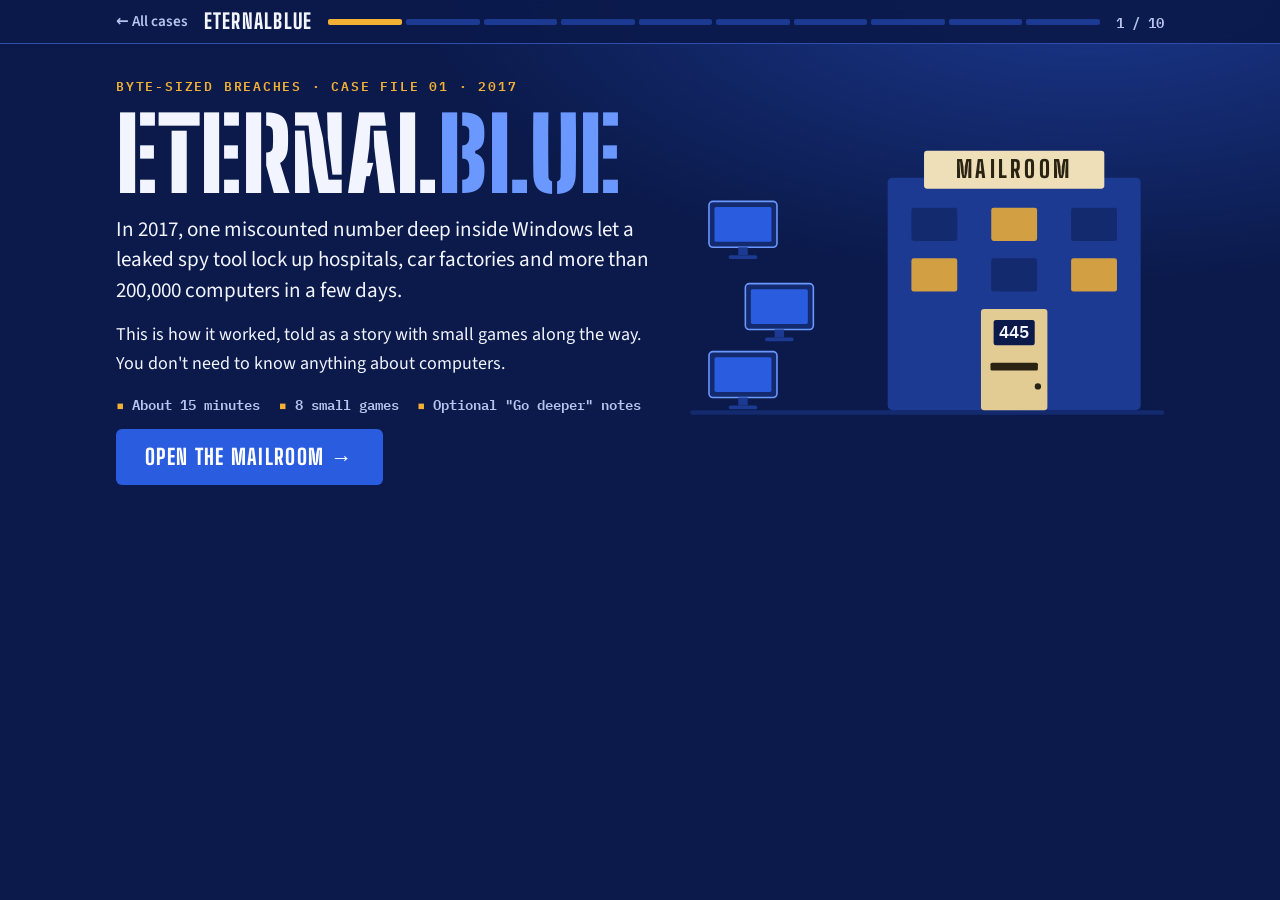
==== commit 2cc867b1: "Harden site for public sharing: no third-party requests, CSP - Self-host all web fonts (latin subset" ====
--- a/eternalblue.html
+++ b/eternalblue.html
@@ -6,9 +6,9 @@
 <title>EternalBlue</title>
 <meta name="claude:viewport-fit-sides" content="cover">
 <meta name="description" content="A playable explainer of the EternalBlue Windows vulnerability, WannaCry and NotPetya, for people with or without a tech background.">
-<link rel="preconnect" href="https://fonts.googleapis.com">
-<link rel="preconnect" href="https://fonts.gstatic.com" crossorigin>
-<link rel="stylesheet" href="https://fonts.googleapis.com/css2?family=Big+Shoulders+Stencil+Display:wght@700;900&family=Big+Shoulders+Display:wght@600;800&family=Source+Sans+3:ital,wght@0,400;0,600;0,700;1,400&family=IBM+Plex+Mono:wght@400;600&display=swap">
+<meta http-equiv="Content-Security-Policy" content="default-src 'self'; script-src 'self'; style-src 'self' 'unsafe-inline'; font-src 'self'; img-src 'self' data:; connect-src 'none'; object-src 'none'; base-uri 'none'; form-action 'none'; upgrade-insecure-requests">
+<meta name="referrer" content="no-referrer">
+<link rel="stylesheet" href="fonts/fonts.css">
 <style>
 /* Layout: one chapter on stage at a time. Narration sits on the night-blue mailroom wall; every game sits on a manila case board with a folder tab. */
 :root{
@@ -925,20 +925,21 @@
 
   <h3 class="sec">Sources</h3>
   <ol class="sources">
-    <li id="src-1"><a href="https://learn.microsoft.com/en-us/security-updates/securitybulletins/2017/ms17-010" target="_blank" rel="noopener">Microsoft Security Bulletin MS17-010 (Critical)</a> <span class="pub">Microsoft</span></li>
-    <li id="src-2"><a href="https://nvd.nist.gov/vuln/detail/CVE-2017-0144" target="_blank" rel="noopener">CVE-2017-0144 detail</a> <span class="pub">US National Vulnerability Database</span></li>
-    <li id="src-3"><a href="https://msrc.microsoft.com/blog/2017/05/customer-guidance-for-wannacrypt-attacks/" target="_blank" rel="noopener">Customer guidance for WannaCrypt attacks</a> <span class="pub">Microsoft Security Response Center</span></li>
-    <li id="src-4"><a href="https://blogs.microsoft.com/on-the-issues/2017/05/14/need-urgent-collective-action-keep-people-safe-online-lessons-last-weeks-cyberattack/" target="_blank" rel="noopener">The need for urgent collective action to keep people safe online</a> <span class="pub">Brad Smith, Microsoft</span></li>
-    <li id="src-5"><a href="https://www.cisa.gov/news-events/alerts/2017/05/12/indicators-associated-wannacry-ransomware" target="_blank" rel="noopener">Indicators associated with WannaCry ransomware</a> <span class="pub">US CISA</span></li>
-    <li id="src-6"><a href="https://www.nao.org.uk/reports/investigation-wannacry-cyber-attack-and-the-nhs/" target="_blank" rel="noopener">Investigation: WannaCry cyber attack and the NHS</a> <span class="pub">UK National Audit Office</span></li>
-    <li id="src-7"><a href="https://www.malwaretech.com/2017/05/how-to-accidentally-stop-a-global-cyber-attacks.html" target="_blank" rel="noopener">How to accidentally stop a global cyber attack</a> <span class="pub">Marcus Hutchins, MalwareTech</span></li>
-    <li id="src-8"><a href="https://research.checkpoint.com/2017/eternalblue-everything-know/" target="_blank" rel="noopener">EternalBlue: everything there is to know</a> <span class="pub">Check Point Research</span></li>
-    <li id="src-9"><a href="https://www.ncsc.gov.uk/news/russian-military-almost-certainly-responsible-destructive-2017-cyber-attack" target="_blank" rel="noopener">Russian military "almost certainly" responsible for destructive 2017 cyber attack</a> <span class="pub">UK NCSC</span></li>
-    <li id="src-10"><a href="https://www.wired.com/story/notpetya-cyberattack-ukraine-russia-code-crashed-the-world/" target="_blank" rel="noopener">The untold story of NotPetya, the most devastating cyberattack in history</a> <span class="pub">Andy Greenberg, Wired</span></li>
-    <li id="src-11"><a href="https://www.gov.uk/government/news/foreign-office-minister-condemns-north-korean-actor-for-wannacry-attacks" target="_blank" rel="noopener">Foreign Office Minister condemns North Korean actor for WannaCry attacks</a> <span class="pub">UK Government</span></li>
-    <li id="src-12"><a href="https://learn.microsoft.com/en-us/windows-server/storage/file-server/troubleshoot/smbv1-not-installed-by-default-in-windows" target="_blank" rel="noopener">SMBv1 is not installed by default in Windows 10 version 1709 and later</a> <span class="pub">Microsoft</span></li>
+    <li id="src-1"><a href="https://learn.microsoft.com/en-us/security-updates/securitybulletins/2017/ms17-010" target="_blank" rel="noopener noreferrer">Microsoft Security Bulletin MS17-010 (Critical)</a> <span class="pub">Microsoft</span></li>
+    <li id="src-2"><a href="https://nvd.nist.gov/vuln/detail/CVE-2017-0144" target="_blank" rel="noopener noreferrer">CVE-2017-0144 detail</a> <span class="pub">US National Vulnerability Database</span></li>
+    <li id="src-3"><a href="https://msrc.microsoft.com/blog/2017/05/customer-guidance-for-wannacrypt-attacks/" target="_blank" rel="noopener noreferrer">Customer guidance for WannaCrypt attacks</a> <span class="pub">Microsoft Security Response Center</span></li>
+    <li id="src-4"><a href="https://blogs.microsoft.com/on-the-issues/2017/05/14/need-urgent-collective-action-keep-people-safe-online-lessons-last-weeks-cyberattack/" target="_blank" rel="noopener noreferrer">The need for urgent collective action to keep people safe online</a> <span class="pub">Brad Smith, Microsoft</span></li>
+    <li id="src-5"><a href="https://www.cisa.gov/news-events/alerts/2017/05/12/indicators-associated-wannacry-ransomware" target="_blank" rel="noopener noreferrer">Indicators associated with WannaCry ransomware</a> <span class="pub">US CISA</span></li>
+    <li id="src-6"><a href="https://www.nao.org.uk/reports/investigation-wannacry-cyber-attack-and-the-nhs/" target="_blank" rel="noopener noreferrer">Investigation: WannaCry cyber attack and the NHS</a> <span class="pub">UK National Audit Office</span></li>
+    <li id="src-7"><a href="https://www.malwaretech.com/2017/05/how-to-accidentally-stop-a-global-cyber-attacks.html" target="_blank" rel="noopener noreferrer">How to accidentally stop a global cyber attack</a> <span class="pub">Marcus Hutchins, MalwareTech</span></li>
+    <li id="src-8"><a href="https://research.checkpoint.com/2017/eternalblue-everything-know/" target="_blank" rel="noopener noreferrer">EternalBlue: everything there is to know</a> <span class="pub">Check Point Research</span></li>
+    <li id="src-9"><a href="https://www.ncsc.gov.uk/news/russian-military-almost-certainly-responsible-destructive-2017-cyber-attack" target="_blank" rel="noopener noreferrer">Russian military "almost certainly" responsible for destructive 2017 cyber attack</a> <span class="pub">UK NCSC</span></li>
+    <li id="src-10"><a href="https://www.wired.com/story/notpetya-cyberattack-ukraine-russia-code-crashed-the-world/" target="_blank" rel="noopener noreferrer">The untold story of NotPetya, the most devastating cyberattack in history</a> <span class="pub">Andy Greenberg, Wired</span></li>
+    <li id="src-11"><a href="https://www.gov.uk/government/news/foreign-office-minister-condemns-north-korean-actor-for-wannacry-attacks" target="_blank" rel="noopener noreferrer">Foreign Office Minister condemns North Korean actor for WannaCry attacks</a> <span class="pub">UK Government</span></li>
+    <li id="src-12"><a href="https://learn.microsoft.com/en-us/windows-server/storage/file-server/troubleshoot/smbv1-not-installed-by-default-in-windows" target="_blank" rel="noopener noreferrer">SMBv1 is not installed by default in Windows 10 version 1709 and later</a> <span class="pub">Microsoft</span></li>
   </ol>
-  <p class="credits">Part of <a href="index.html">Byte-Sized Breaches</a>. The step-by-step, play-to-learn format is inspired by Nicky Case's <a href="https://ncase.me/trust/" target="_blank" rel="noopener">The Evolution of Trust</a>. Simulations are simplified models for learning, not exact replays.</p>
+  <p class="credits">Part of <a href="index.html">Byte-Sized Breaches</a>. The step-by-step, play-to-learn format is inspired by Nicky Case's <a href="https://ncase.me/trust/" target="_blank" rel="noopener noreferrer">The Evolution of Trust</a>. Simulations are simplified models for learning, not exact replays.</p>
+  <p class="credits">An independent educational project, not affiliated with or endorsed by any company, government or organisation named. It contains no exploit code. No cookies, no tracking, no third-party requests. Spot a mistake? <a href="https://github.com/theodoros997/byte-sized-breaches/issues" target="_blank" rel="noopener noreferrer">Report it on GitHub</a>.</p>
 </section>
 
 </main>
--- a/fonts/fonts.css
+++ b/fonts/fonts.css
@@ -0,0 +1,163 @@
+/* Self-hosted fonts (latin subset), so pages make no third-party requests.
+   All families are licensed under the SIL Open Font License 1.1: see fonts/licenses/. */
+
+@font-face {
+  font-family: 'Big Shoulders Stencil Display';
+  font-style: normal;
+  font-weight: 700;
+  font-display: swap;
+  src: url(big-shoulders-stencil-700.woff2) format('woff2');
+  unicode-range: U+0000-00FF, U+0131, U+0152-0153, U+02BB-02BC, U+02C6, U+02DA, U+02DC, U+0304, U+0308, U+0329, U+2000-206F, U+20AC, U+2122, U+2191, U+2193, U+2212, U+2215, U+FEFF, U+FFFD;
+}
+@font-face {
+  font-family: 'Big Shoulders Stencil Display';
+  font-style: normal;
+  font-weight: 900;
+  font-display: swap;
+  src: url(big-shoulders-stencil-700.woff2) format('woff2');
+  unicode-range: U+0000-00FF, U+0131, U+0152-0153, U+02BB-02BC, U+02C6, U+02DA, U+02DC, U+0304, U+0308, U+0329, U+2000-206F, U+20AC, U+2122, U+2191, U+2193, U+2212, U+2215, U+FEFF, U+FFFD;
+}
+@font-face {
+  font-family: 'Big Shoulders Display';
+  font-style: normal;
+  font-weight: 600;
+  font-display: swap;
+  src: url(big-shoulders-600.woff2) format('woff2');
+  unicode-range: U+0000-00FF, U+0131, U+0152-0153, U+02BB-02BC, U+02C6, U+02DA, U+02DC, U+0304, U+0308, U+0329, U+2000-206F, U+20AC, U+2122, U+2191, U+2193, U+2212, U+2215, U+FEFF, U+FFFD;
+}
+@font-face {
+  font-family: 'Big Shoulders Display';
+  font-style: normal;
+  font-weight: 800;
+  font-display: swap;
+  src: url(big-shoulders-600.woff2) format('woff2');
+  unicode-range: U+0000-00FF, U+0131, U+0152-0153, U+02BB-02BC, U+02C6, U+02DA, U+02DC, U+0304, U+0308, U+0329, U+2000-206F, U+20AC, U+2122, U+2191, U+2193, U+2212, U+2215, U+FEFF, U+FFFD;
+}
+@font-face {
+  font-family: 'Source Sans 3';
+  font-style: italic;
+  font-weight: 400;
+  font-display: swap;
+  src: url(source-sans-3-400-italic.woff2) format('woff2');
+  unicode-range: U+0000-00FF, U+0131, U+0152-0153, U+02BB-02BC, U+02C6, U+02DA, U+02DC, U+0304, U+0308, U+0329, U+2000-206F, U+20AC, U+2122, U+2191, U+2193, U+2212, U+2215, U+FEFF, U+FFFD;
+}
+@font-face {
+  font-family: 'Source Sans 3';
+  font-style: normal;
+  font-weight: 400;
+  font-display: swap;
+  src: url(source-sans-3-400.woff2) format('woff2');
+  unicode-range: U+0000-00FF, U+0131, U+0152-0153, U+02BB-02BC, U+02C6, U+02DA, U+02DC, U+0304, U+0308, U+0329, U+2000-206F, U+20AC, U+2122, U+2191, U+2193, U+2212, U+2215, U+FEFF, U+FFFD;
+}
+@font-face {
+  font-family: 'Source Sans 3';
+  font-style: normal;
+  font-weight: 600;
+  font-display: swap;
+  src: url(source-sans-3-400.woff2) format('woff2');
+  unicode-range: U+0000-00FF, U+0131, U+0152-0153, U+02BB-02BC, U+02C6, U+02DA, U+02DC, U+0304, U+0308, U+0329, U+2000-206F, U+20AC, U+2122, U+2191, U+2193, U+2212, U+2215, U+FEFF, U+FFFD;
+}
+@font-face {
+  font-family: 'Source Sans 3';
+  font-style: normal;
+  font-weight: 700;
+  font-display: swap;
+  src: url(source-sans-3-400.woff2) format('woff2');
+  unicode-range: U+0000-00FF, U+0131, U+0152-0153, U+02BB-02BC, U+02C6, U+02DA, U+02DC, U+0304, U+0308, U+0329, U+2000-206F, U+20AC, U+2122, U+2191, U+2193, U+2212, U+2215, U+FEFF, U+FFFD;
+}
+@font-face {
+  font-family: 'IBM Plex Mono';
+  font-style: normal;
+  font-weight: 400;
+  font-display: swap;
+  src: url(ibm-plex-mono-400.woff2) format('woff2');
+  unicode-range: U+0000-00FF, U+0131, U+0152-0153, U+02BB-02BC, U+02C6, U+02DA, U+02DC, U+0304, U+0308, U+0329, U+2000-206F, U+20AC, U+2122, U+2191, U+2193, U+2212, U+2215, U+FEFF, U+FFFD;
+}
+@font-face {
+  font-family: 'IBM Plex Mono';
+  font-style: normal;
+  font-weight: 600;
+  font-display: swap;
+  src: url(ibm-plex-mono-600.woff2) format('woff2');
+  unicode-range: U+0000-00FF, U+0131, U+0152-0153, U+02BB-02BC, U+02C6, U+02DA, U+02DC, U+0304, U+0308, U+0329, U+2000-206F, U+20AC, U+2122, U+2191, U+2193, U+2212, U+2215, U+FEFF, U+FFFD;
+}
+@font-face {
+  font-family: 'Bungee';
+  font-style: normal;
+  font-weight: 400;
+  font-display: swap;
+  src: url(bungee-400.woff2) format('woff2');
+  unicode-range: U+0000-00FF, U+0131, U+0152-0153, U+02BB-02BC, U+02C6, U+02DA, U+02DC, U+0304, U+0308, U+0329, U+2000-206F, U+20AC, U+2122, U+2191, U+2193, U+2212, U+2215, U+FEFF, U+FFFD;
+}
+@font-face {
+  font-family: 'Atkinson Hyperlegible';
+  font-style: normal;
+  font-weight: 400;
+  font-display: swap;
+  src: url(atkinson-hyperlegible-400.woff2) format('woff2');
+  unicode-range: U+0000-00FF, U+0131, U+0152-0153, U+02BB-02BC, U+02C6, U+02DA, U+02DC, U+0304, U+0308, U+0329, U+2000-206F, U+20AC, U+2122, U+2191, U+2193, U+2212, U+2215, U+FEFF, U+FFFD;
+}
+@font-face {
+  font-family: 'Atkinson Hyperlegible';
+  font-style: normal;
+  font-weight: 700;
+  font-display: swap;
+  src: url(atkinson-hyperlegible-700.woff2) format('woff2');
+  unicode-range: U+0000-00FF, U+0131, U+0152-0153, U+02BB-02BC, U+02C6, U+02DA, U+02DC, U+0304, U+0308, U+0329, U+2000-206F, U+20AC, U+2122, U+2191, U+2193, U+2212, U+2215, U+FEFF, U+FFFD;
+}
+@font-face {
+  font-family: 'Marcellus';
+  font-style: normal;
+  font-weight: 400;
+  font-display: swap;
+  src: url(marcellus-400.woff2) format('woff2');
+  unicode-range: U+0000-00FF, U+0131, U+0152-0153, U+02BB-02BC, U+02C6, U+02DA, U+02DC, U+0304, U+0308, U+0329, U+2000-206F, U+20AC, U+2122, U+2191, U+2193, U+2212, U+2215, U+FEFF, U+FFFD;
+}
+@font-face {
+  font-family: 'Figtree';
+  font-style: italic;
+  font-weight: 400;
+  font-display: swap;
+  src: url(figtree-400-italic.woff2) format('woff2');
+  unicode-range: U+0000-00FF, U+0131, U+0152-0153, U+02BB-02BC, U+02C6, U+02DA, U+02DC, U+0304, U+0308, U+0329, U+2000-206F, U+20AC, U+2122, U+2191, U+2193, U+2212, U+2215, U+FEFF, U+FFFD;
+}
+@font-face {
+  font-family: 'Figtree';
+  font-style: normal;
+  font-weight: 400;
+  font-display: swap;
+  src: url(figtree-400.woff2) format('woff2');
+  unicode-range: U+0000-00FF, U+0131, U+0152-0153, U+02BB-02BC, U+02C6, U+02DA, U+02DC, U+0304, U+0308, U+0329, U+2000-206F, U+20AC, U+2122, U+2191, U+2193, U+2212, U+2215, U+FEFF, U+FFFD;
+}
+@font-face {
+  font-family: 'Figtree';
+  font-style: normal;
+  font-weight: 600;
+  font-display: swap;
+  src: url(figtree-400.woff2) format('woff2');
+  unicode-range: U+0000-00FF, U+0131, U+0152-0153, U+02BB-02BC, U+02C6, U+02DA, U+02DC, U+0304, U+0308, U+0329, U+2000-206F, U+20AC, U+2122, U+2191, U+2193, U+2212, U+2215, U+FEFF, U+FFFD;
+}
+@font-face {
+  font-family: 'Figtree';
+  font-style: normal;
+  font-weight: 700;
+  font-display: swap;
+  src: url(figtree-400.woff2) format('woff2');
+  unicode-range: U+0000-00FF, U+0131, U+0152-0153, U+02BB-02BC, U+02C6, U+02DA, U+02DC, U+0304, U+0308, U+0329, U+2000-206F, U+20AC, U+2122, U+2191, U+2193, U+2212, U+2215, U+FEFF, U+FFFD;
+}
+@font-face {
+  font-family: 'JetBrains Mono';
+  font-style: normal;
+  font-weight: 400;
+  font-display: swap;
+  src: url(jetbrains-mono-400.woff2) format('woff2');
+  unicode-range: U+0000-00FF, U+0131, U+0152-0153, U+02BB-02BC, U+02C6, U+02DA, U+02DC, U+0304, U+0308, U+0329, U+2000-206F, U+20AC, U+2122, U+2191, U+2193, U+2212, U+2215, U+FEFF, U+FFFD;
+}
+@font-face {
+  font-family: 'JetBrains Mono';
+  font-style: normal;
+  font-weight: 600;
+  font-display: swap;
+  src: url(jetbrains-mono-400.woff2) format('woff2');
+  unicode-range: U+0000-00FF, U+0131, U+0152-0153, U+02BB-02BC, U+02C6, U+02DA, U+02DC, U+0304, U+0308, U+0329, U+2000-206F, U+20AC, U+2122, U+2191, U+2193, U+2212, U+2215, U+FEFF, U+FFFD;
+}
